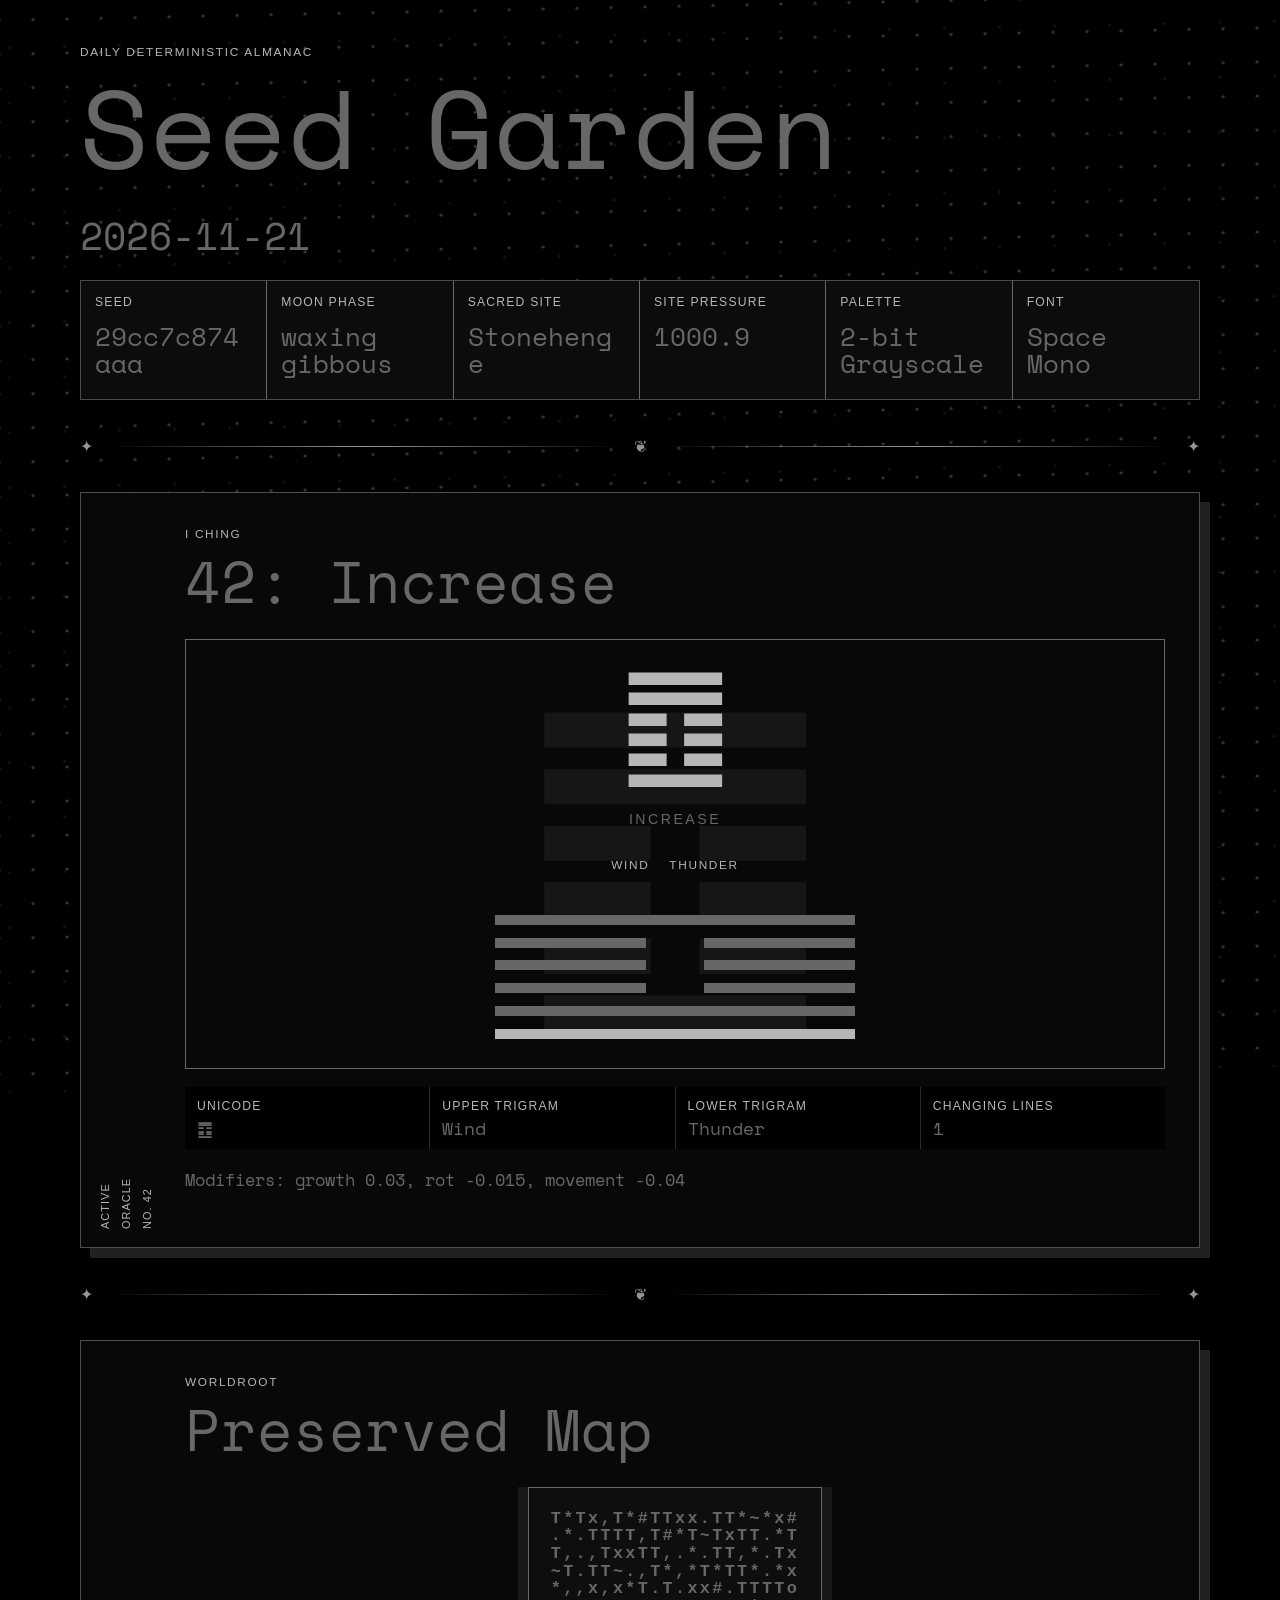
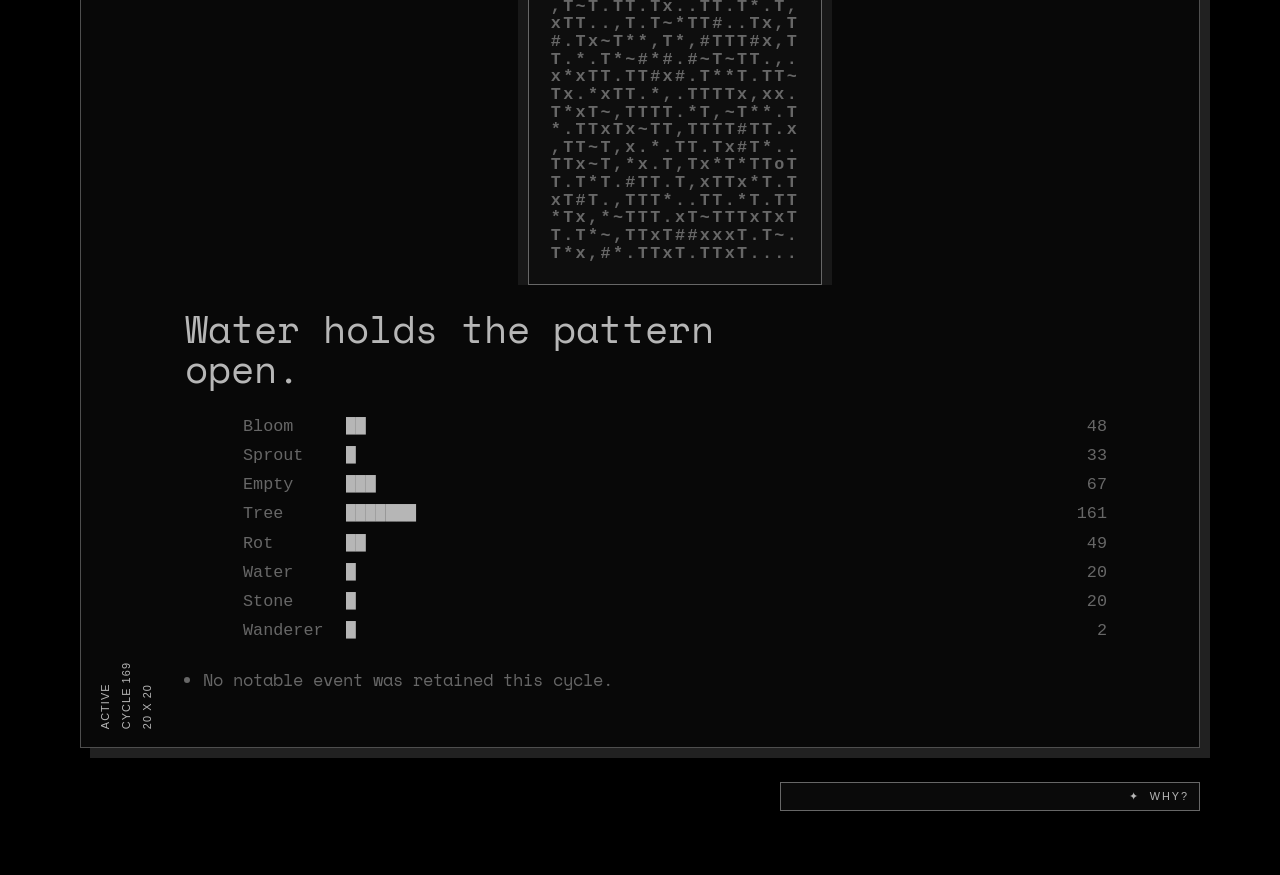
==== output/index.html @ 59cb08ff "bot: generate daily seed garden" ====
<!doctype html>
<html lang="en">
  <head>
    <meta charset="utf-8">
    <meta name="viewport" content="width=device-width, initial-scale=1">
    <title>Seed Garden / 2026-11-21</title>
    <link rel="stylesheet" href="https://fonts.googleapis.com/css2?family=Space+Mono&amp;display=swap">
    <style>
      :root { --background: #000000; --text: #676767; --accent: #b6b6b6; --muted: #676767; --daily-font: "Space Mono", "Courier New", monospace; }
    </style>
    <link rel="stylesheet" href="styles.css">
  </head>
  <body>
    <main class="artifact">

      <header class="artifact-header">
        <p class="kicker">Daily deterministic almanac</p>
        <h1>Seed Garden</h1>
        <p class="date">2026-11-21</p>
      </header>

      <section class="conditions-strip" aria-label="Daily conditions">
        
      <div class="fact">
        <dt><abbr title="Generated from the date, previous Worldroot checksum, moon phase, sacred site, and site pressure.">Seed</abbr></dt>
        <dd>29cc7c874aaa</dd>
      </div>
    
        
      <div class="fact">
        <dt><abbr title="Moon phase is approximated from the date and selects the sacred site. Random previews do not use it.">Moon phase</abbr></dt>
        <dd>waxing gibbous</dd>
      </div>
    
        
      <div class="fact">
        <dt><abbr title="The sacred site is selected from the moon phase and contributes weather to the seed. Random previews do not use it.">Sacred site</abbr></dt>
        <dd>Stonehenge</dd>
      </div>
    
        
      <div class="fact">
        <dt><abbr title="Surface pressure comes from Open-Meteo when available; null is used when unavailable.">Site pressure</abbr></dt>
        <dd>1000.9</dd>
      </div>
    
        
      <div class="fact">
        <dt><abbr title="Palette is selected deterministically from today&#x27;s seed hash.">Palette</abbr></dt>
        <dd>2-bit Grayscale</dd>
      </div>
    
        
      <div class="fact">
        <dt><abbr title="Font is selected deterministically from today&#x27;s seed hash.">Font</abbr></dt>
        <dd>Space Mono</dd>
      </div>
    
      </section>

      <div class="ornament" role="separator" aria-label="Between daily conditions and artifacts"><span>&#10022;</span><i></i><span>&#10086;</span><i></i><span>&#10022;</span></div>
          <section class="section artifact-plate section-iching">
            <div class="metadata-rail">
              <span>active</span>
              <span>Oracle</span>
              <span>No. 42</span>
            </div>
            <div class="section-heading">
              <p class="kicker">I Ching</p>
              <h2><abbr title="The hexagram is generated from today&#x27;s seed and influences Worldroot&#x27;s growth, decay, and movement.">42: Increase</abbr></h2>
            </div>
            <div class="iching-artifact" aria-label="I Ching hexagram diagram">
              <div class="hexagram-ghost" aria-hidden="true">䷩</div>
              <div class="hexagram-symbol">䷩</div>
              <div class="hexagram-title">INCREASE</div>
              <div class="trigrams">
                <span>WIND</span>
                <span>THUNDER</span>
              </div>
              <div class="hex-lines"><div class="hex-row" aria-label="line 6"><span class="hex-line solid"></span></div><div class="hex-row" aria-label="line 5"><span class="hex-line broken"><i></i><i></i></span></div><div class="hex-row" aria-label="line 4"><span class="hex-line broken"><i></i><i></i></span></div><div class="hex-row" aria-label="line 3"><span class="hex-line broken"><i></i><i></i></span></div><div class="hex-row" aria-label="line 2"><span class="hex-line solid"></span></div><div class="hex-row changing" aria-label="line 1"><span class="hex-line solid"></span></div></div>
            </div>
            <dl class="artifact-details">
              <div><dt>Unicode</dt><dd>䷩</dd></div>
              <div><dt>Upper trigram</dt><dd>Wind</dd></div>
              <div><dt>Lower trigram</dt><dd>Thunder</dd></div>
              <div><dt>Changing lines</dt><dd>1</dd></div>
            </dl>
            <p>Modifiers: growth 0.03, rot -0.015, movement -0.04</p>
          </section>
          <div class="ornament" role="separator" aria-label="Before Worldroot"><span>&#10022;</span><i></i><span>&#10086;</span><i></i><span>&#10022;</span></div>
        

          <section class="section artifact-plate section-worldroot">
            <div class="metadata-rail">
              <span>active</span>
              <span>Cycle 169</span>
              <span>20 x 20</span>
            </div>
            <div class="section-heading">
              <p class="kicker">Worldroot</p>
              <h2><abbr title="Worldroot advances one deterministic cycle from the previous state using today&#x27;s seed and I Ching modifiers.">Preserved Map</abbr></h2>
            </div>
            <div class="worldroot-shell">
              <pre class="worldroot" aria-label="Worldroot ASCII map">T*Tx,T*#TTxx.TT*~*x#
.*.TTTT,T#*T~TxTT.*T
T,.,TxxTT,.*.TT,*.Tx
~T.TT~.,T*,*T*TT*.*x
*,,x,x*T.T.xx#.TTTTo
,T~T.TT.Tx..TT.T*.T,
xTT..,T.T~*TT#..Tx,T
#.Tx~T**,T*,#TTT#x,T
T.*.T*~#*#.#~T~TT.,.
x*xTT.TT#x#.T**T.TT~
Tx.*xTT.*,.TTTTx,xx.
T*xT~,TTTT.*T,~T**.T
*.TTxTx~TT,TTTT#TT.x
,TT~T,x.*.TT.Tx#T*..
TTx~T,*x.T,Tx*T*TToT
T.T*T.#TT.T,xTTx*T.T
xT#T.,TTT*..TT.*T.TT
*Tx,*~TTT.xT~TTTxTxT
T.T*~,TTxT##xxxT.T~.
T*x,#*.TTxT.TTxT....</pre>
            </div>
            <p class="caption">Water holds the pattern open.</p>
            <div class="stats-bars" aria-label="Worldroot population stats"><div class="stat-row"><span>Bloom</span><b aria-hidden="true">&#9608;&#9608;</b><em>48</em></div><div class="stat-row"><span>Sprout</span><b aria-hidden="true">&#9608;</b><em>33</em></div><div class="stat-row"><span>Empty</span><b aria-hidden="true">&#9608;&#9608;&#9608;</b><em>67</em></div><div class="stat-row"><span>Tree</span><b aria-hidden="true">&#9608;&#9608;&#9608;&#9608;&#9608;&#9608;&#9608;</b><em>161</em></div><div class="stat-row"><span>Rot</span><b aria-hidden="true">&#9608;&#9608;</b><em>49</em></div><div class="stat-row"><span>Water</span><b aria-hidden="true">&#9608;</b><em>20</em></div><div class="stat-row"><span>Stone</span><b aria-hidden="true">&#9608;</b><em>20</em></div><div class="stat-row"><span>Wanderer</span><b aria-hidden="true">&#9608;</b><em>2</em></div></div>
            <ul class="events"><li>No notable event was retained this cycle.</li></ul>
          </section>
        

      
      <details class="why-panel">
        <summary>WHY?</summary>
        <div class="why-copy">
          <h2>Why?</h2>
<p>Seed Garden started for a very serious reason. I wanted my GitHub contribution graph to stay green. I wanted to do that in an honest way that didn&#x27;t generate litter or junk commits, and I kept thinking about interesting ways to create things from daily automation. I built something simple and then I kept getting more and more ideas for this automation thing and it took on a life of its own. Every day a seed is generated from a collection of deterministic inputs, or semi-deterministic at least. The current date, the previous state of the garden, the phase of the moon, atmospheric conditions at a site chosen by that moon phase (based on arbitrary but somewhat vibey correspondences), and eventually probably a bunch of other strange signals as I choose to incorporate them. The same inputs always produce the same output, there&#x27;s no hidden randomness.</p>
<p>That idea just absolutely fascinates me!</p>
<p>Often we treat random as a thing unto itself but if you trace any random event backwards you find the chain of causes. Roll a die and the outcome will depend on your hand, the air, physics, the table, the die itself, and tensors and tensors of other variables, some that we can&#x27;t even consciously observe or understand maybe! BUT as far as we know if we rewind time back, you&#x27;ll roll the same thing every time given the same inputs. Computers are even more deterministic, but from those deterministic systems we get behavior that feels surprising, alive and meaningful.</p>
<p>That, the thing I just said, is why I think the I Ching is one of the coolest things ever invented by humans.</p>
<p>You can view it as philosophy, divination, poetry or even an ancient computer. It provides a framework for reflection. The value isn&#x27;t in predicting the future (though some will try, and often find the result to be very accurate after they attribute the output to the thing that happened to them). The value is in providing a lens that we can look through to examine the present in a different light, put a pin in that cause I get back to it.</p>
<p>This person has AI psychosis or something, I should go DoorDash Chick-fil-A for breakfast.</p>
<p>WORLDROOT applied the same idea. I love Conway&#x27;s Game of Life. Cellular automata are so simple, and yet they are Turing complete. You can build Linux in Conway&#x27;s Game of Life. I think someone successful did build Conway&#x27;s Game of Life in Conway&#x27;s Game of Life. Worldroot is different, it&#x27;s more complex but at the same time less complex. Every bloom, patch of rot, surviving tree and wanderer is influenced from what came before. Like history, the current state is constrained by the states that preceded it. Behavior emerges from simple rules and from that, we can gain meaning. Or just look at some cool ASCII art!</p>
<p>Chaos magick, a scary sounding concept that is dear to my heart, is influential to this project as well. Perhaps not in the way people expect. Chaos magick treats belief systems as tools that can be adapted, discarded, and recombined. It was a chaos magician in New Jersey that taught me the I Ching, and gave me a femur bone and some coins to divine the infinite. Robert Anton Wilson describes this belief-shifting lens thing (remember that pin you put in &#x27;it&#x27;? This is the &#x27;it&#x27;) as &quot;changing reality tunnels&quot;. The same event can be viewed through many lenses, each revealing different aspects of the thing being observed.</p>
<p>So that&#x27;s the pipeline. GitHub Actions -&gt; Python Generator -&gt; garden.json -&gt; Site Generator -&gt; Random that isn&#x27;t random -&gt; Determinism -&gt; Lens for you to examine your reality with.</p>
<p>If you take anything from this, it&#x27;s that you can and should make something weird yourself. You can take the source of this and make your own. Change the words, change the colors, fiddle with it. It&#x27;s GPLv3 so it&#x27;s yours! For the love of god make your website more interesting, that&#x27;s all I ask.</p>
        </div>
      </details>
    
    
    </main>
  </body>
</html>
---- output/styles.css ----
* {
  box-sizing: border-box;
}

body {
  margin: 0;
  background: var(--background);
  color: var(--text);
  font-family: var(--daily-font);
}

body::before {
  content: "";
  position: fixed;
  inset: -20%;
  z-index: -1;
  background-image:
    radial-gradient(circle, color-mix(in srgb, var(--accent) 34%, transparent) 0 1.15px, transparent 1.9px),
    radial-gradient(circle, color-mix(in srgb, var(--text) 24%, transparent) 0 1px, transparent 1.8px);
  background-position: 0 0, 18px 22px;
  background-size: 34px 34px, 55px 55px;
  opacity: 0.9;
  transform: skewY(-1.2deg);
  animation: dot-drift 90s linear infinite;
  pointer-events: none;
}

@keyframes dot-drift {
  from {
    background-position: 0 0, 18px 22px;
    transform: translate3d(0, 0, 0) skewY(-1.2deg);
  }

  to {
    background-position: 220px 140px, 310px 190px;
    transform: translate3d(-22px, 16px, 0) skewY(1.2deg);
  }
}

.artifact {
  width: min(1120px, calc(100% - 32px));
  margin: 0 auto;
  padding: 28px 0 64px;
}

.artifact-header {
  min-height: 28vh;
  display: grid;
  align-content: center;
}

.kicker {
  margin: 0 0 12px;
  color: var(--accent);
  font-family: Arial, sans-serif;
  font-size: 0.74rem;
  letter-spacing: 0.14em;
  text-transform: uppercase;
}

h1,
h2 {
  margin: 0;
  font-weight: 400;
  line-height: 1;
  font-family: var(--daily-font);
  white-space: nowrap;
}

h1 {
  font-size: clamp(3rem, 10vw, 7rem);
}

h2 {
  font-size: clamp(2rem, 4.5vw, 4.2rem);
}

.date {
  margin: 24px 0 0;
  font-size: clamp(1.3rem, 3vw, 2.4rem);
}

.why-panel {
  margin: 34px 0 0 auto;
  width: min(420px, 100%);
  border: 1px solid color-mix(in srgb, var(--accent) 54%, transparent);
  background: color-mix(in srgb, var(--background) 90%, var(--text));
  font-family: Arial, sans-serif;
}

.why-panel summary {
  display: block;
  padding: 7px 10px;
  color: var(--accent);
  font-family: Arial, sans-serif;
  font-size: 0.68rem;
  letter-spacing: 0.18em;
  text-align: right;
  text-transform: uppercase;
  cursor: pointer;
}

.why-panel summary::-webkit-details-marker {
  display: none;
}

.why-panel summary::before {
  content: "✦";
  margin-right: 10px;
}

.why-panel[open] summary {
  border-bottom: 1px solid color-mix(in srgb, var(--accent) 42%, transparent);
}

.why-copy {
  max-height: min(46vh, 420px);
  overflow: auto;
  padding: 10px 12px 12px;
  font-family: Arial, sans-serif;
  font-size: 0.78rem;
  line-height: 1.45;
}

.why-copy h2 {
  margin: 0 0 10px;
  white-space: normal;
  font-family: Arial, sans-serif;
  font-size: 0.92rem;
  letter-spacing: 0.08em;
  text-transform: uppercase;
}

.why-copy p {
  margin: 0 0 0.75rem;
}

.conditions-strip {
  display: grid;
  grid-template-columns: repeat(6, minmax(0, 1fr));
  border: 1px solid color-mix(in srgb, var(--text) 70%, transparent);
  background: color-mix(in srgb, var(--background) 88%, var(--text));
}

.fact {
  min-height: 118px;
  padding: 14px;
  border-right: 1px solid var(--text);
}

.fact:last-child {
  border-right: 0;
}

dt {
  color: var(--accent);
  font-family: Arial, sans-serif;
  font-size: 0.76rem;
  letter-spacing: 0.1em;
  text-transform: uppercase;
}

.fact abbr,
h2 abbr {
  text-decoration: none;
  cursor: help;
}

dd {
  margin: 14px 0 0;
  overflow-wrap: anywhere;
  font-size: clamp(1.15rem, 2vw, 1.9rem);
  line-height: 1.05;
}

.section {
  margin: 0 0 32px;
}

.artifact-plate {
  position: relative;
  padding: 34px 34px 38px 104px;
  border: 1px solid color-mix(in srgb, var(--text) 74%, transparent);
  background: color-mix(in srgb, var(--background) 92%, var(--text));
  box-shadow: 10px 10px 0 color-mix(in srgb, var(--accent) 18%, transparent);
}

.metadata-rail {
  position: absolute;
  inset: 18px auto 18px 18px;
  width: 54px;
  display: flex;
  flex-direction: column;
  justify-content: space-between;
  color: var(--accent);
  font-family: Arial, sans-serif;
  font-size: 0.68rem;
  letter-spacing: 0.1em;
  text-transform: uppercase;
  writing-mode: vertical-rl;
  transform: rotate(180deg);
}

.section-heading {
  margin-bottom: 28px;
}

.giant-mark {
  margin: 0 0 24px;
  color: var(--accent);
  font-size: clamp(3rem, 11vw, 8rem);
  line-height: 0.95;
  overflow-wrap: anywhere;
}

.oracle-mark {
  margin: 0 0 24px;
  color: var(--accent);
  font-family: Georgia, "Times New Roman", serif;
  font-size: clamp(1.8rem, 4vw, 3.6rem);
  line-height: 1;
}

.iching-artifact {
  position: relative;
  display: grid;
  justify-items: center;
  gap: 14px;
  min-height: 430px;
  padding: 26px 20px;
  overflow: hidden;
  border: 1px solid color-mix(in srgb, var(--accent) 54%, transparent);
}

.hexagram-ghost {
  position: absolute;
  inset: 50% auto auto 50%;
  color: var(--accent);
  font-family: "Times New Roman", serif;
  font-size: clamp(13rem, 28vw, 23rem);
  line-height: 1;
  opacity: 0.08;
  transform: translate(-50%, -50%);
}

.hexagram-symbol {
  position: relative;
  color: var(--accent);
  font-family: "Times New Roman", serif;
  font-size: clamp(4rem, 10vw, 8rem);
  line-height: 0.9;
}

.hexagram-title {
  position: relative;
  font-family: Arial, sans-serif;
  font-size: 0.88rem;
  letter-spacing: 0.18em;
}

.trigrams {
  position: relative;
  display: flex;
  gap: 20px;
  color: var(--accent);
  font-family: Arial, sans-serif;
  font-size: 0.74rem;
  letter-spacing: 0.14em;
}

.hex-lines {
  position: relative;
  display: grid;
  gap: 10px;
  width: min(360px, 82vw);
  margin-top: 12px;
}

.hex-row {
  display: flex;
  justify-content: center;
}

.hex-line {
  display: block;
  width: 100%;
  height: 10px;
  background: var(--text);
}

.hex-line.broken {
  display: flex;
  justify-content: space-between;
  background: transparent;
}

.hex-line.broken i {
  display: block;
  width: 42%;
  background: var(--text);
}

.hex-row.changing .hex-line,
.hex-row.changing .hex-line i {
  background: var(--accent);
}

.artifact-details {
  display: grid;
  grid-template-columns: repeat(4, minmax(0, 1fr));
  gap: 1px;
  margin: 18px 0;
  background: color-mix(in srgb, var(--text) 38%, transparent);
}

.artifact-details div {
  padding: 12px;
  background: var(--background);
}

.artifact-details dt,
.artifact-details dd {
  margin: 0;
}

.artifact-details dd {
  margin-top: 6px;
  font-size: 1.1rem;
}

.worldroot-shell {
  display: flex;
  justify-content: center;
  width: 100%;
  overflow-x: auto;
}

.worldroot {
  width: max-content;
  max-width: 100%;
  margin: 0;
  padding: 22px;
  overflow-x: auto;
  border: 1px solid var(--text);
  outline: 10px solid color-mix(in srgb, var(--accent) 9%, transparent);
  background: color-mix(in srgb, var(--background) 86%, var(--text));
  color: var(--text);
  font: 700 clamp(0.78rem, 1.45vw, 1.05rem) / 1.05 "Courier New", monospace;
  letter-spacing: 0.14em;
  text-align: left;
}

.caption {
  max-width: 34rem;
  margin: 24px 0;
  color: var(--accent);
  font-size: clamp(1.35rem, 3vw, 2.55rem);
  line-height: 1.05;
}

.stats-bars,
.events,
.section p:not(.kicker):not(.giant-mark):not(.caption) {
  max-width: 54rem;
  font-size: 1.05rem;
  line-height: 1.5;
}

.stats-bars {
  display: grid;
  gap: 4px;
  margin: 24px auto;
  font-family: "Courier New", monospace;
}

.stat-row {
  display: grid;
  grid-template-columns: 9ch 1fr 5ch;
  gap: 12px;
  align-items: baseline;
}

.stat-row b {
  color: var(--accent);
  font-weight: 400;
  overflow: hidden;
  white-space: nowrap;
}

.stat-row em {
  font-style: normal;
  text-align: right;
}

.events {
  padding-left: 1.1rem;
}

.ornament {
  display: grid;
  grid-template-columns: auto 1fr auto 1fr auto;
  gap: 14px;
  align-items: center;
  margin: 34px 0;
  color: var(--accent);
  opacity: 0.82;
}

.ornament i {
  height: 1px;
  background:
    linear-gradient(90deg, transparent, var(--accent), transparent);
}

.incomplete {
  color: color-mix(in srgb, var(--text) 72%, var(--muted));
}

@media (max-width: 760px) {
  .artifact {
    width: min(100% - 24px, 1120px);
    padding-top: 32px;
  }

  .artifact-header {
    min-height: 44vh;
  }

  .conditions-strip {
    grid-template-columns: 1fr;
  }

  h1,
  h2 {
    white-space: normal;
  }

  .artifact-plate {
    padding: 26px 18px;
    box-shadow: 6px 6px 0 color-mix(in srgb, var(--accent) 18%, transparent);
  }

  .metadata-rail {
    position: static;
    width: auto;
    flex-direction: row;
    writing-mode: horizontal-tb;
    transform: none;
    margin-bottom: 16px;
  }

  .artifact-details {
    grid-template-columns: 1fr 1fr;
  }

  .fact {
    min-height: 0;
    border-right: 0;
    border-bottom: 1px solid var(--text);
  }

  .fact:last-child {
    border-bottom: 0;
  }

  .worldroot {
    letter-spacing: 0.08em;
  }
}

@media (prefers-reduced-motion: reduce) {
  body::before {
    animation: none;
  }
}
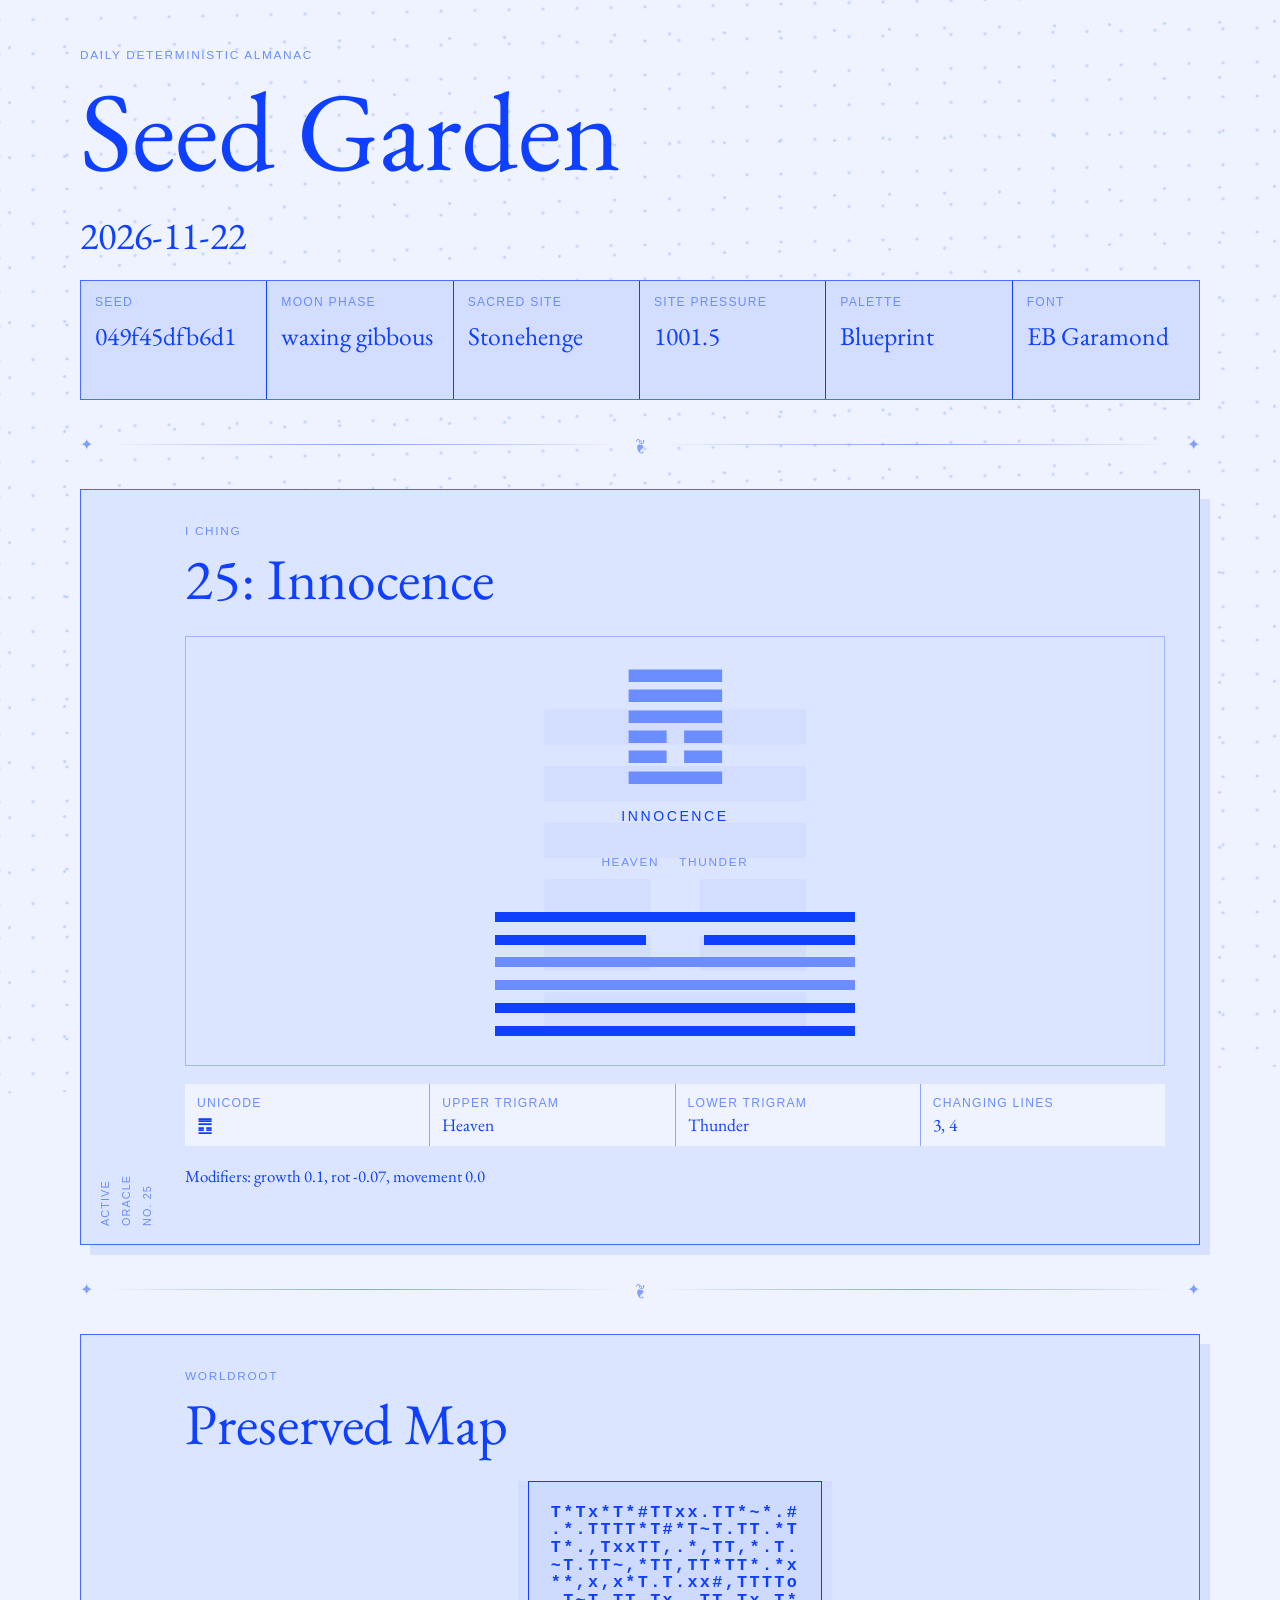
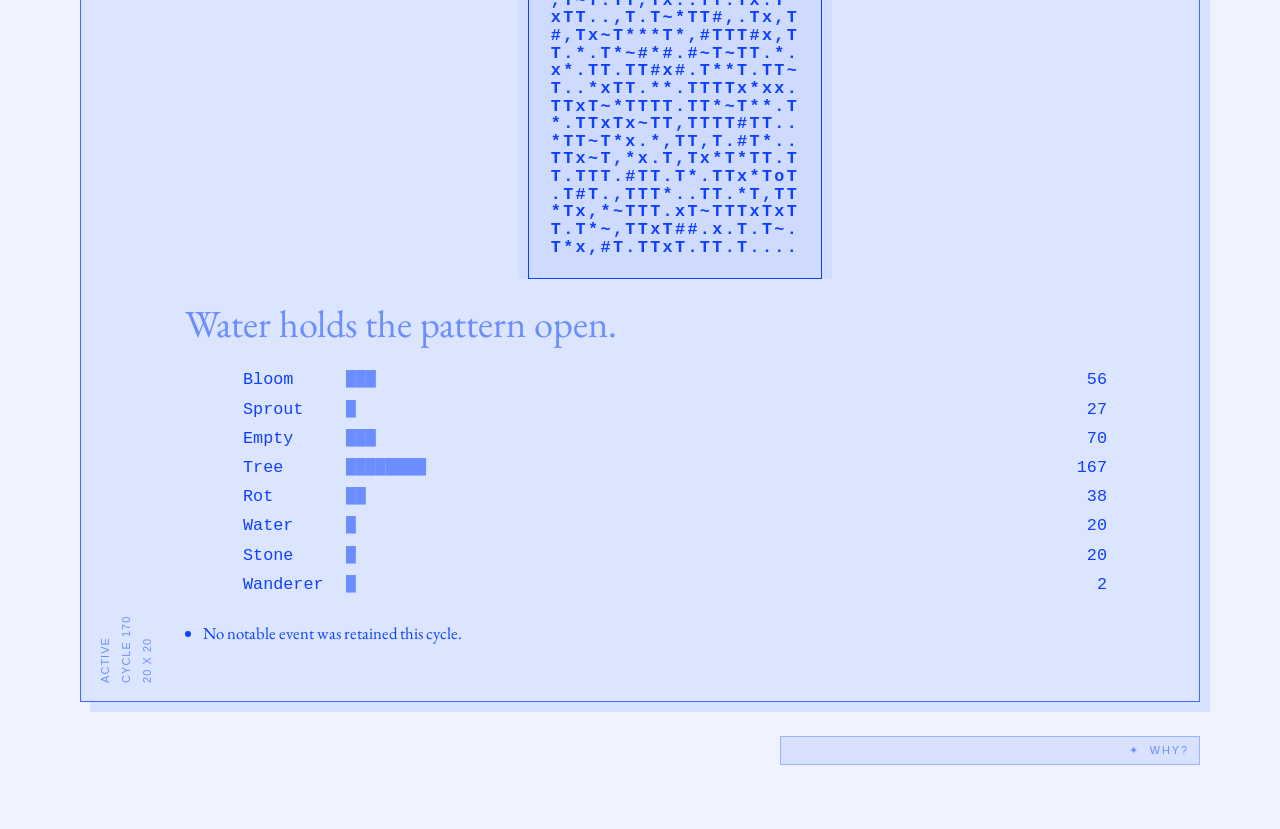
==== commit e1a3d169: "bot: generate daily seed garden" ====
--- a/output/index.html
+++ b/output/index.html
@@ -3,10 +3,10 @@
   <head>
     <meta charset="utf-8">
     <meta name="viewport" content="width=device-width, initial-scale=1">
-    <title>Seed Garden / 2026-11-21</title>
-    <link rel="stylesheet" href="https://fonts.googleapis.com/css2?family=Space+Mono&amp;display=swap">
+    <title>Seed Garden / 2026-11-22</title>
+    <link rel="stylesheet" href="https://fonts.googleapis.com/css2?family=EB+Garamond&amp;display=swap">
     <style>
-      :root { --background: #000000; --text: #676767; --accent: #b6b6b6; --muted: #676767; --daily-font: "Space Mono", "Courier New", monospace; }
+      :root { --background: #eef3ff; --text: #0f3fff; --accent: #6b8dff; --muted: #8fa7d8; --daily-font: "EB Garamond", Georgia, "Times New Roman", serif; }
     </style>
     <link rel="stylesheet" href="styles.css">
   </head>
@@ -16,14 +16,14 @@
       <header class="artifact-header">
         <p class="kicker">Daily deterministic almanac</p>
         <h1>Seed Garden</h1>
-        <p class="date">2026-11-21</p>
+        <p class="date">2026-11-22</p>
       </header>
 
       <section class="conditions-strip" aria-label="Daily conditions">
         
       <div class="fact">
         <dt><abbr title="Generated from the date, previous Worldroot checksum, moon phase, sacred site, and site pressure.">Seed</abbr></dt>
-        <dd>29cc7c874aaa</dd>
+        <dd>049f45dfb6d1</dd>
       </div>
     
         
@@ -41,19 +41,19 @@
         
       <div class="fact">
         <dt><abbr title="Surface pressure comes from Open-Meteo when available; null is used when unavailable.">Site pressure</abbr></dt>
-        <dd>1000.9</dd>
+        <dd>1001.5</dd>
       </div>
     
         
       <div class="fact">
         <dt><abbr title="Palette is selected deterministically from today&#x27;s seed hash.">Palette</abbr></dt>
-        <dd>2-bit Grayscale</dd>
+        <dd>Blueprint</dd>
       </div>
     
         
       <div class="fact">
         <dt><abbr title="Font is selected deterministically from today&#x27;s seed hash.">Font</abbr></dt>
-        <dd>Space Mono</dd>
+        <dd>EB Garamond</dd>
       </div>
     
       </section>
@@ -63,29 +63,29 @@
             <div class="metadata-rail">
               <span>active</span>
               <span>Oracle</span>
-              <span>No. 42</span>
+              <span>No. 25</span>
             </div>
             <div class="section-heading">
               <p class="kicker">I Ching</p>
-              <h2><abbr title="The hexagram is generated from today&#x27;s seed and influences Worldroot&#x27;s growth, decay, and movement.">42: Increase</abbr></h2>
+              <h2><abbr title="The hexagram is generated from today&#x27;s seed and influences Worldroot&#x27;s growth, decay, and movement.">25: Innocence</abbr></h2>
             </div>
             <div class="iching-artifact" aria-label="I Ching hexagram diagram">
-              <div class="hexagram-ghost" aria-hidden="true">䷩</div>
-              <div class="hexagram-symbol">䷩</div>
-              <div class="hexagram-title">INCREASE</div>
+              <div class="hexagram-ghost" aria-hidden="true">䷘</div>
+              <div class="hexagram-symbol">䷘</div>
+              <div class="hexagram-title">INNOCENCE</div>
               <div class="trigrams">
-                <span>WIND</span>
+                <span>HEAVEN</span>
                 <span>THUNDER</span>
               </div>
-              <div class="hex-lines"><div class="hex-row" aria-label="line 6"><span class="hex-line solid"></span></div><div class="hex-row" aria-label="line 5"><span class="hex-line broken"><i></i><i></i></span></div><div class="hex-row" aria-label="line 4"><span class="hex-line broken"><i></i><i></i></span></div><div class="hex-row" aria-label="line 3"><span class="hex-line broken"><i></i><i></i></span></div><div class="hex-row" aria-label="line 2"><span class="hex-line solid"></span></div><div class="hex-row changing" aria-label="line 1"><span class="hex-line solid"></span></div></div>
+              <div class="hex-lines"><div class="hex-row" aria-label="line 6"><span class="hex-line solid"></span></div><div class="hex-row" aria-label="line 5"><span class="hex-line broken"><i></i><i></i></span></div><div class="hex-row changing" aria-label="line 4"><span class="hex-line broken"><i></i><i></i></span></div><div class="hex-row changing" aria-label="line 3"><span class="hex-line solid"></span></div><div class="hex-row" aria-label="line 2"><span class="hex-line solid"></span></div><div class="hex-row" aria-label="line 1"><span class="hex-line solid"></span></div></div>
             </div>
             <dl class="artifact-details">
-              <div><dt>Unicode</dt><dd>䷩</dd></div>
-              <div><dt>Upper trigram</dt><dd>Wind</dd></div>
+              <div><dt>Unicode</dt><dd>䷘</dd></div>
+              <div><dt>Upper trigram</dt><dd>Heaven</dd></div>
               <div><dt>Lower trigram</dt><dd>Thunder</dd></div>
-              <div><dt>Changing lines</dt><dd>1</dd></div>
+              <div><dt>Changing lines</dt><dd>3, 4</dd></div>
             </dl>
-            <p>Modifiers: growth 0.03, rot -0.015, movement -0.04</p>
+            <p>Modifiers: growth 0.1, rot -0.07, movement 0.0</p>
           </section>
           <div class="ornament" role="separator" aria-label="Before Worldroot"><span>&#10022;</span><i></i><span>&#10086;</span><i></i><span>&#10022;</span></div>
         
@@ -93,7 +93,7 @@
           <section class="section artifact-plate section-worldroot">
             <div class="metadata-rail">
               <span>active</span>
-              <span>Cycle 169</span>
+              <span>Cycle 170</span>
               <span>20 x 20</span>
             </div>
             <div class="section-heading">
@@ -101,29 +101,29 @@
               <h2><abbr title="Worldroot advances one deterministic cycle from the previous state using today&#x27;s seed and I Ching modifiers.">Preserved Map</abbr></h2>
             </div>
             <div class="worldroot-shell">
-              <pre class="worldroot" aria-label="Worldroot ASCII map">T*Tx,T*#TTxx.TT*~*x#
-.*.TTTT,T#*T~TxTT.*T
-T,.,TxxTT,.*.TT,*.Tx
-~T.TT~.,T*,*T*TT*.*x
-*,,x,x*T.T.xx#.TTTTo
-,T~T.TT.Tx..TT.T*.T,
-xTT..,T.T~*TT#..Tx,T
-#.Tx~T**,T*,#TTT#x,T
-T.*.T*~#*#.#~T~TT.,.
-x*xTT.TT#x#.T**T.TT~
-Tx.*xTT.*,.TTTTx,xx.
-T*xT~,TTTT.*T,~T**.T
-*.TTxTx~TT,TTTT#TT.x
-,TT~T,x.*.TT.Tx#T*..
-TTx~T,*x.T,Tx*T*TToT
-T.T*T.#TT.T,xTTx*T.T
-xT#T.,TTT*..TT.*T.TT
+              <pre class="worldroot" aria-label="Worldroot ASCII map">T*Tx*T*#TTxx.TT*~*.#
+.*.TTTT*T#*T~T.TT.*T
+T*.,TxxTT,.*,TT,*.T.
+~T.TT~,*TT,TT*TT*.*x
+**,x,x*T.T.xx#,TTTTo
+,T~T.TT,Tx..TT.Tx.T*
+xTT..,T.T~*TT#,.Tx,T
+#,Tx~T***T*,#TTT#x,T
+T.*.T*~#*#.#~T~TT.*.
+x*.TT.TT#x#.T**T.TT~
+T..*xTT.**.TTTTx*xx.
+TTxT~*TTTT.TT*~T**.T
+*.TTxTx~TT,TTTT#TT..
+*TT~T*x.*,TT,T.#T*..
+TTx~T,*x.T,Tx*T*TT.T
+T.TTT.#TT.T*.TTx*ToT
+.T#T.,TTT*..TT.*T,TT
 *Tx,*~TTT.xT~TTTxTxT
-T.T*~,TTxT##xxxT.T~.
-T*x,#*.TTxT.TTxT....</pre>
+T.T*~,TTxT##.x.T.T~.
+T*x,#T.TTxT.TT.T....</pre>
             </div>
             <p class="caption">Water holds the pattern open.</p>
-            <div class="stats-bars" aria-label="Worldroot population stats"><div class="stat-row"><span>Bloom</span><b aria-hidden="true">&#9608;&#9608;</b><em>48</em></div><div class="stat-row"><span>Sprout</span><b aria-hidden="true">&#9608;</b><em>33</em></div><div class="stat-row"><span>Empty</span><b aria-hidden="true">&#9608;&#9608;&#9608;</b><em>67</em></div><div class="stat-row"><span>Tree</span><b aria-hidden="true">&#9608;&#9608;&#9608;&#9608;&#9608;&#9608;&#9608;</b><em>161</em></div><div class="stat-row"><span>Rot</span><b aria-hidden="true">&#9608;&#9608;</b><em>49</em></div><div class="stat-row"><span>Water</span><b aria-hidden="true">&#9608;</b><em>20</em></div><div class="stat-row"><span>Stone</span><b aria-hidden="true">&#9608;</b><em>20</em></div><div class="stat-row"><span>Wanderer</span><b aria-hidden="true">&#9608;</b><em>2</em></div></div>
+            <div class="stats-bars" aria-label="Worldroot population stats"><div class="stat-row"><span>Bloom</span><b aria-hidden="true">&#9608;&#9608;&#9608;</b><em>56</em></div><div class="stat-row"><span>Sprout</span><b aria-hidden="true">&#9608;</b><em>27</em></div><div class="stat-row"><span>Empty</span><b aria-hidden="true">&#9608;&#9608;&#9608;</b><em>70</em></div><div class="stat-row"><span>Tree</span><b aria-hidden="true">&#9608;&#9608;&#9608;&#9608;&#9608;&#9608;&#9608;&#9608;</b><em>167</em></div><div class="stat-row"><span>Rot</span><b aria-hidden="true">&#9608;&#9608;</b><em>38</em></div><div class="stat-row"><span>Water</span><b aria-hidden="true">&#9608;</b><em>20</em></div><div class="stat-row"><span>Stone</span><b aria-hidden="true">&#9608;</b><em>20</em></div><div class="stat-row"><span>Wanderer</span><b aria-hidden="true">&#9608;</b><em>2</em></div></div>
             <ul class="events"><li>No notable event was retained this cycle.</li></ul>
           </section>
         
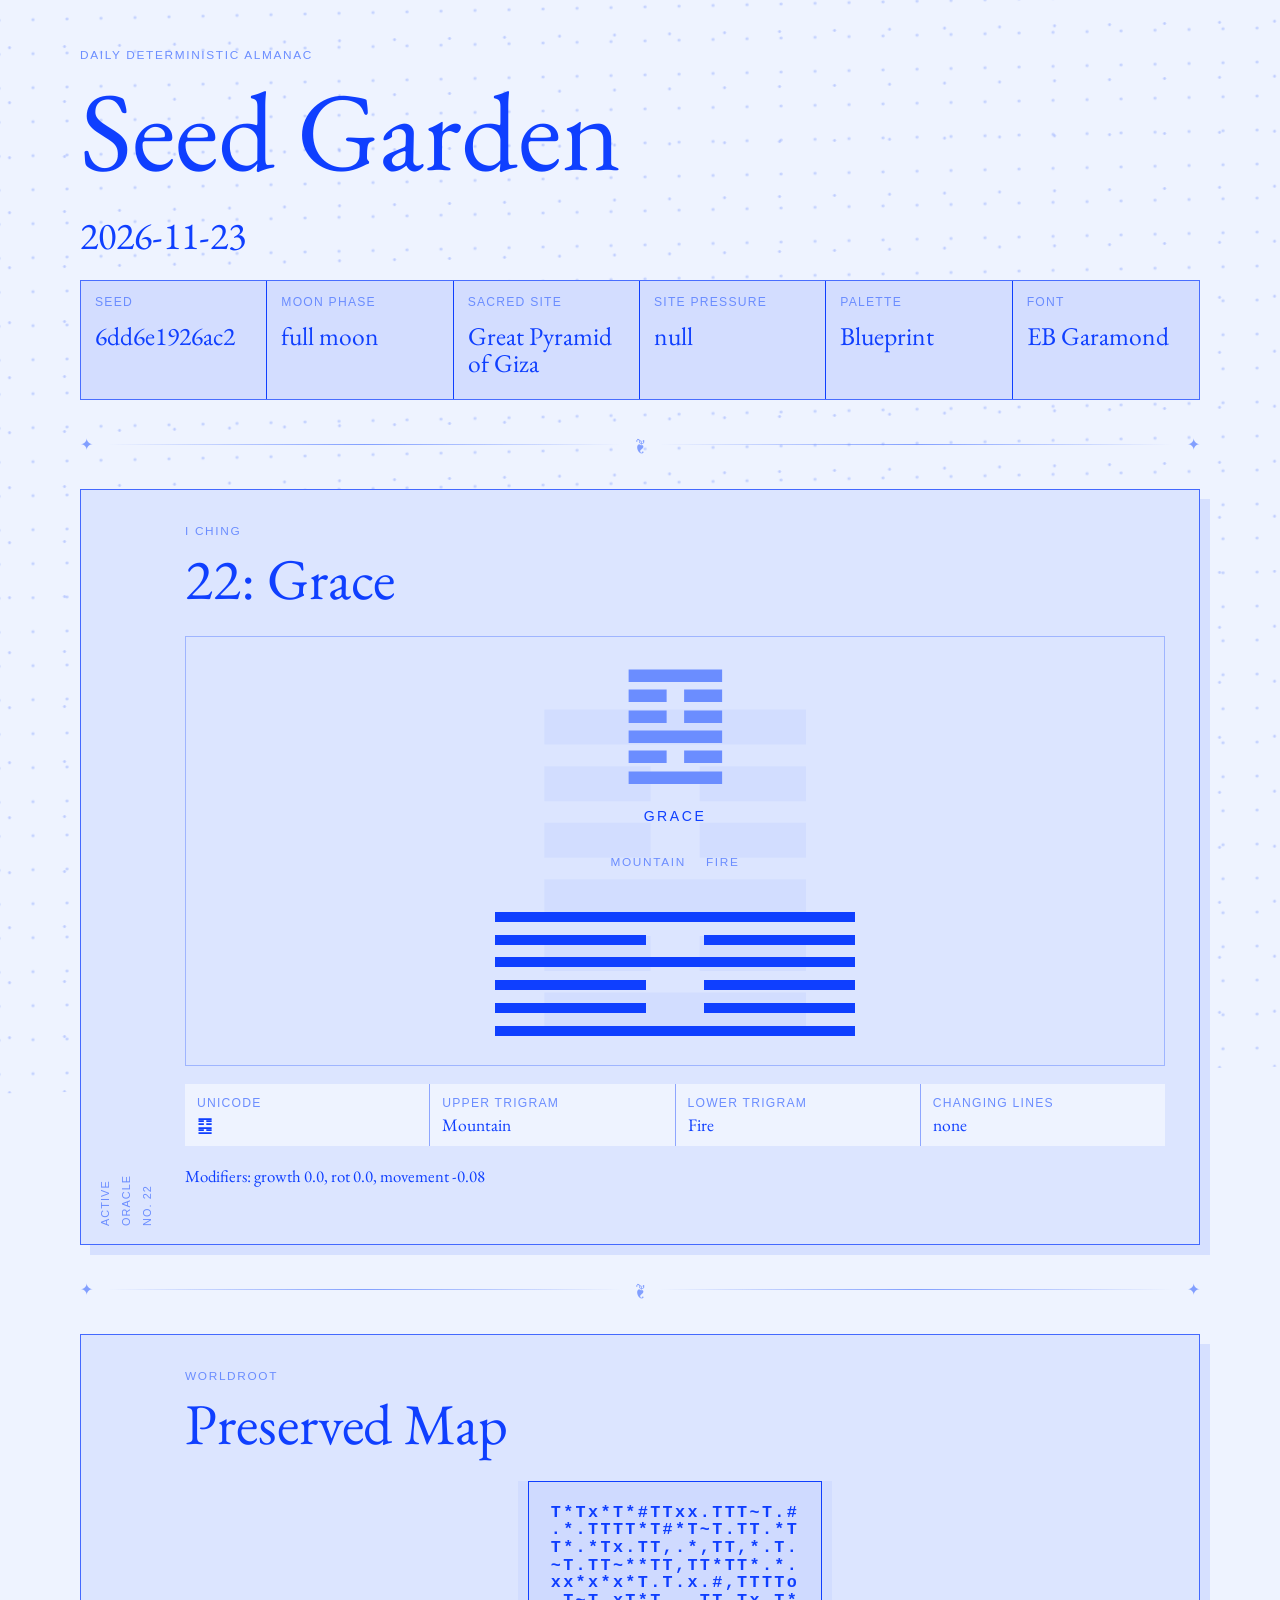
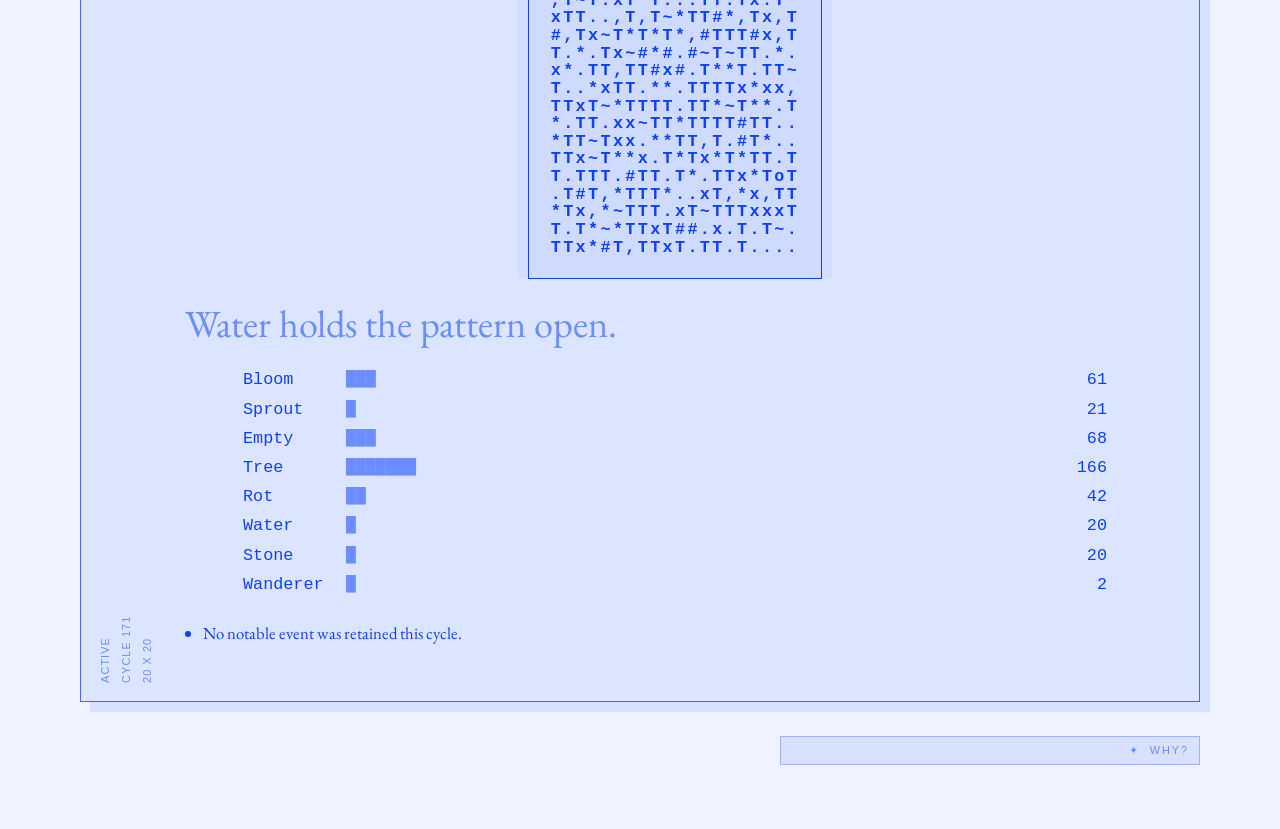
==== commit 808d358b: "bot: generate daily seed garden" ====
--- a/output/index.html
+++ b/output/index.html
@@ -3,7 +3,7 @@
   <head>
     <meta charset="utf-8">
     <meta name="viewport" content="width=device-width, initial-scale=1">
-    <title>Seed Garden / 2026-11-22</title>
+    <title>Seed Garden / 2026-11-23</title>
     <link rel="stylesheet" href="https://fonts.googleapis.com/css2?family=EB+Garamond&amp;display=swap">
     <style>
       :root { --background: #eef3ff; --text: #0f3fff; --accent: #6b8dff; --muted: #8fa7d8; --daily-font: "EB Garamond", Georgia, "Times New Roman", serif; }
@@ -16,32 +16,32 @@
       <header class="artifact-header">
         <p class="kicker">Daily deterministic almanac</p>
         <h1>Seed Garden</h1>
-        <p class="date">2026-11-22</p>
+        <p class="date">2026-11-23</p>
       </header>
 
       <section class="conditions-strip" aria-label="Daily conditions">
         
       <div class="fact">
         <dt><abbr title="Generated from the date, previous Worldroot checksum, moon phase, sacred site, and site pressure.">Seed</abbr></dt>
-        <dd>049f45dfb6d1</dd>
+        <dd>6dd6e1926ac2</dd>
       </div>
     
         
       <div class="fact">
         <dt><abbr title="Moon phase is approximated from the date and selects the sacred site. Random previews do not use it.">Moon phase</abbr></dt>
-        <dd>waxing gibbous</dd>
+        <dd>full moon</dd>
       </div>
     
         
       <div class="fact">
         <dt><abbr title="The sacred site is selected from the moon phase and contributes weather to the seed. Random previews do not use it.">Sacred site</abbr></dt>
-        <dd>Stonehenge</dd>
+        <dd>Great Pyramid of Giza</dd>
       </div>
     
         
       <div class="fact">
         <dt><abbr title="Surface pressure comes from Open-Meteo when available; null is used when unavailable.">Site pressure</abbr></dt>
-        <dd>1001.5</dd>
+        <dd>null</dd>
       </div>
     
         
@@ -63,29 +63,29 @@
             <div class="metadata-rail">
               <span>active</span>
               <span>Oracle</span>
-              <span>No. 25</span>
+              <span>No. 22</span>
             </div>
             <div class="section-heading">
               <p class="kicker">I Ching</p>
-              <h2><abbr title="The hexagram is generated from today&#x27;s seed and influences Worldroot&#x27;s growth, decay, and movement.">25: Innocence</abbr></h2>
+              <h2><abbr title="The hexagram is generated from today&#x27;s seed and influences Worldroot&#x27;s growth, decay, and movement.">22: Grace</abbr></h2>
             </div>
             <div class="iching-artifact" aria-label="I Ching hexagram diagram">
-              <div class="hexagram-ghost" aria-hidden="true">䷘</div>
-              <div class="hexagram-symbol">䷘</div>
-              <div class="hexagram-title">INNOCENCE</div>
+              <div class="hexagram-ghost" aria-hidden="true">䷕</div>
+              <div class="hexagram-symbol">䷕</div>
+              <div class="hexagram-title">GRACE</div>
               <div class="trigrams">
-                <span>HEAVEN</span>
-                <span>THUNDER</span>
+                <span>MOUNTAIN</span>
+                <span>FIRE</span>
               </div>
-              <div class="hex-lines"><div class="hex-row" aria-label="line 6"><span class="hex-line solid"></span></div><div class="hex-row" aria-label="line 5"><span class="hex-line broken"><i></i><i></i></span></div><div class="hex-row changing" aria-label="line 4"><span class="hex-line broken"><i></i><i></i></span></div><div class="hex-row changing" aria-label="line 3"><span class="hex-line solid"></span></div><div class="hex-row" aria-label="line 2"><span class="hex-line solid"></span></div><div class="hex-row" aria-label="line 1"><span class="hex-line solid"></span></div></div>
+              <div class="hex-lines"><div class="hex-row" aria-label="line 6"><span class="hex-line solid"></span></div><div class="hex-row" aria-label="line 5"><span class="hex-line broken"><i></i><i></i></span></div><div class="hex-row" aria-label="line 4"><span class="hex-line solid"></span></div><div class="hex-row" aria-label="line 3"><span class="hex-line broken"><i></i><i></i></span></div><div class="hex-row" aria-label="line 2"><span class="hex-line broken"><i></i><i></i></span></div><div class="hex-row" aria-label="line 1"><span class="hex-line solid"></span></div></div>
             </div>
             <dl class="artifact-details">
-              <div><dt>Unicode</dt><dd>䷘</dd></div>
-              <div><dt>Upper trigram</dt><dd>Heaven</dd></div>
-              <div><dt>Lower trigram</dt><dd>Thunder</dd></div>
-              <div><dt>Changing lines</dt><dd>3, 4</dd></div>
+              <div><dt>Unicode</dt><dd>䷕</dd></div>
+              <div><dt>Upper trigram</dt><dd>Mountain</dd></div>
+              <div><dt>Lower trigram</dt><dd>Fire</dd></div>
+              <div><dt>Changing lines</dt><dd>none</dd></div>
             </dl>
-            <p>Modifiers: growth 0.1, rot -0.07, movement 0.0</p>
+            <p>Modifiers: growth 0.0, rot 0.0, movement -0.08</p>
           </section>
           <div class="ornament" role="separator" aria-label="Before Worldroot"><span>&#10022;</span><i></i><span>&#10086;</span><i></i><span>&#10022;</span></div>
         
@@ -93,7 +93,7 @@
           <section class="section artifact-plate section-worldroot">
             <div class="metadata-rail">
               <span>active</span>
-              <span>Cycle 170</span>
+              <span>Cycle 171</span>
               <span>20 x 20</span>
             </div>
             <div class="section-heading">
@@ -101,29 +101,29 @@
               <h2><abbr title="Worldroot advances one deterministic cycle from the previous state using today&#x27;s seed and I Ching modifiers.">Preserved Map</abbr></h2>
             </div>
             <div class="worldroot-shell">
-              <pre class="worldroot" aria-label="Worldroot ASCII map">T*Tx*T*#TTxx.TT*~*.#
+              <pre class="worldroot" aria-label="Worldroot ASCII map">T*Tx*T*#TTxx.TTT~T.#
 .*.TTTT*T#*T~T.TT.*T
-T*.,TxxTT,.*,TT,*.T.
-~T.TT~,*TT,TT*TT*.*x
-**,x,x*T.T.xx#,TTTTo
-,T~T.TT,Tx..TT.Tx.T*
-xTT..,T.T~*TT#,.Tx,T
-#,Tx~T***T*,#TTT#x,T
-T.*.T*~#*#.#~T~TT.*.
-x*.TT.TT#x#.T**T.TT~
-T..*xTT.**.TTTTx*xx.
+T*.*Tx.TT,.*,TT,*.T.
+~T.TT~**TT,TT*TT*.*.
+xx*x*x*T.T.x.#,TTTTo
+,T~T.xT*T...TT.Tx.T*
+xTT..,T,T~*TT#*,Tx,T
+#,Tx~T*T*T*,#TTT#x,T
+T.*.Tx~#*#.#~T~TT.*.
+x*.TT,TT#x#.T**T.TT~
+T..*xTT.**.TTTTx*xx,
 TTxT~*TTTT.TT*~T**.T
-*.TTxTx~TT,TTTT#TT..
-*TT~T*x.*,TT,T.#T*..
-TTx~T,*x.T,Tx*T*TT.T
+*.TT.xx~TT*TTTT#TT..
+*TT~Txx.**TT,T.#T*..
+TTx~T**x.T*Tx*T*TT.T
 T.TTT.#TT.T*.TTx*ToT
-.T#T.,TTT*..TT.*T,TT
-*Tx,*~TTT.xT~TTTxTxT
-T.T*~,TTxT##.x.T.T~.
-T*x,#T.TTxT.TT.T....</pre>
+.T#T,*TTT*..xT,*x,TT
+*Tx,*~TTT.xT~TTTxxxT
+T.T*~*TTxT##.x.T.T~.
+TTx*#T,TTxT.TT.T....</pre>
             </div>
             <p class="caption">Water holds the pattern open.</p>
-            <div class="stats-bars" aria-label="Worldroot population stats"><div class="stat-row"><span>Bloom</span><b aria-hidden="true">&#9608;&#9608;&#9608;</b><em>56</em></div><div class="stat-row"><span>Sprout</span><b aria-hidden="true">&#9608;</b><em>27</em></div><div class="stat-row"><span>Empty</span><b aria-hidden="true">&#9608;&#9608;&#9608;</b><em>70</em></div><div class="stat-row"><span>Tree</span><b aria-hidden="true">&#9608;&#9608;&#9608;&#9608;&#9608;&#9608;&#9608;&#9608;</b><em>167</em></div><div class="stat-row"><span>Rot</span><b aria-hidden="true">&#9608;&#9608;</b><em>38</em></div><div class="stat-row"><span>Water</span><b aria-hidden="true">&#9608;</b><em>20</em></div><div class="stat-row"><span>Stone</span><b aria-hidden="true">&#9608;</b><em>20</em></div><div class="stat-row"><span>Wanderer</span><b aria-hidden="true">&#9608;</b><em>2</em></div></div>
+            <div class="stats-bars" aria-label="Worldroot population stats"><div class="stat-row"><span>Bloom</span><b aria-hidden="true">&#9608;&#9608;&#9608;</b><em>61</em></div><div class="stat-row"><span>Sprout</span><b aria-hidden="true">&#9608;</b><em>21</em></div><div class="stat-row"><span>Empty</span><b aria-hidden="true">&#9608;&#9608;&#9608;</b><em>68</em></div><div class="stat-row"><span>Tree</span><b aria-hidden="true">&#9608;&#9608;&#9608;&#9608;&#9608;&#9608;&#9608;</b><em>166</em></div><div class="stat-row"><span>Rot</span><b aria-hidden="true">&#9608;&#9608;</b><em>42</em></div><div class="stat-row"><span>Water</span><b aria-hidden="true">&#9608;</b><em>20</em></div><div class="stat-row"><span>Stone</span><b aria-hidden="true">&#9608;</b><em>20</em></div><div class="stat-row"><span>Wanderer</span><b aria-hidden="true">&#9608;</b><em>2</em></div></div>
             <ul class="events"><li>No notable event was retained this cycle.</li></ul>
           </section>
         
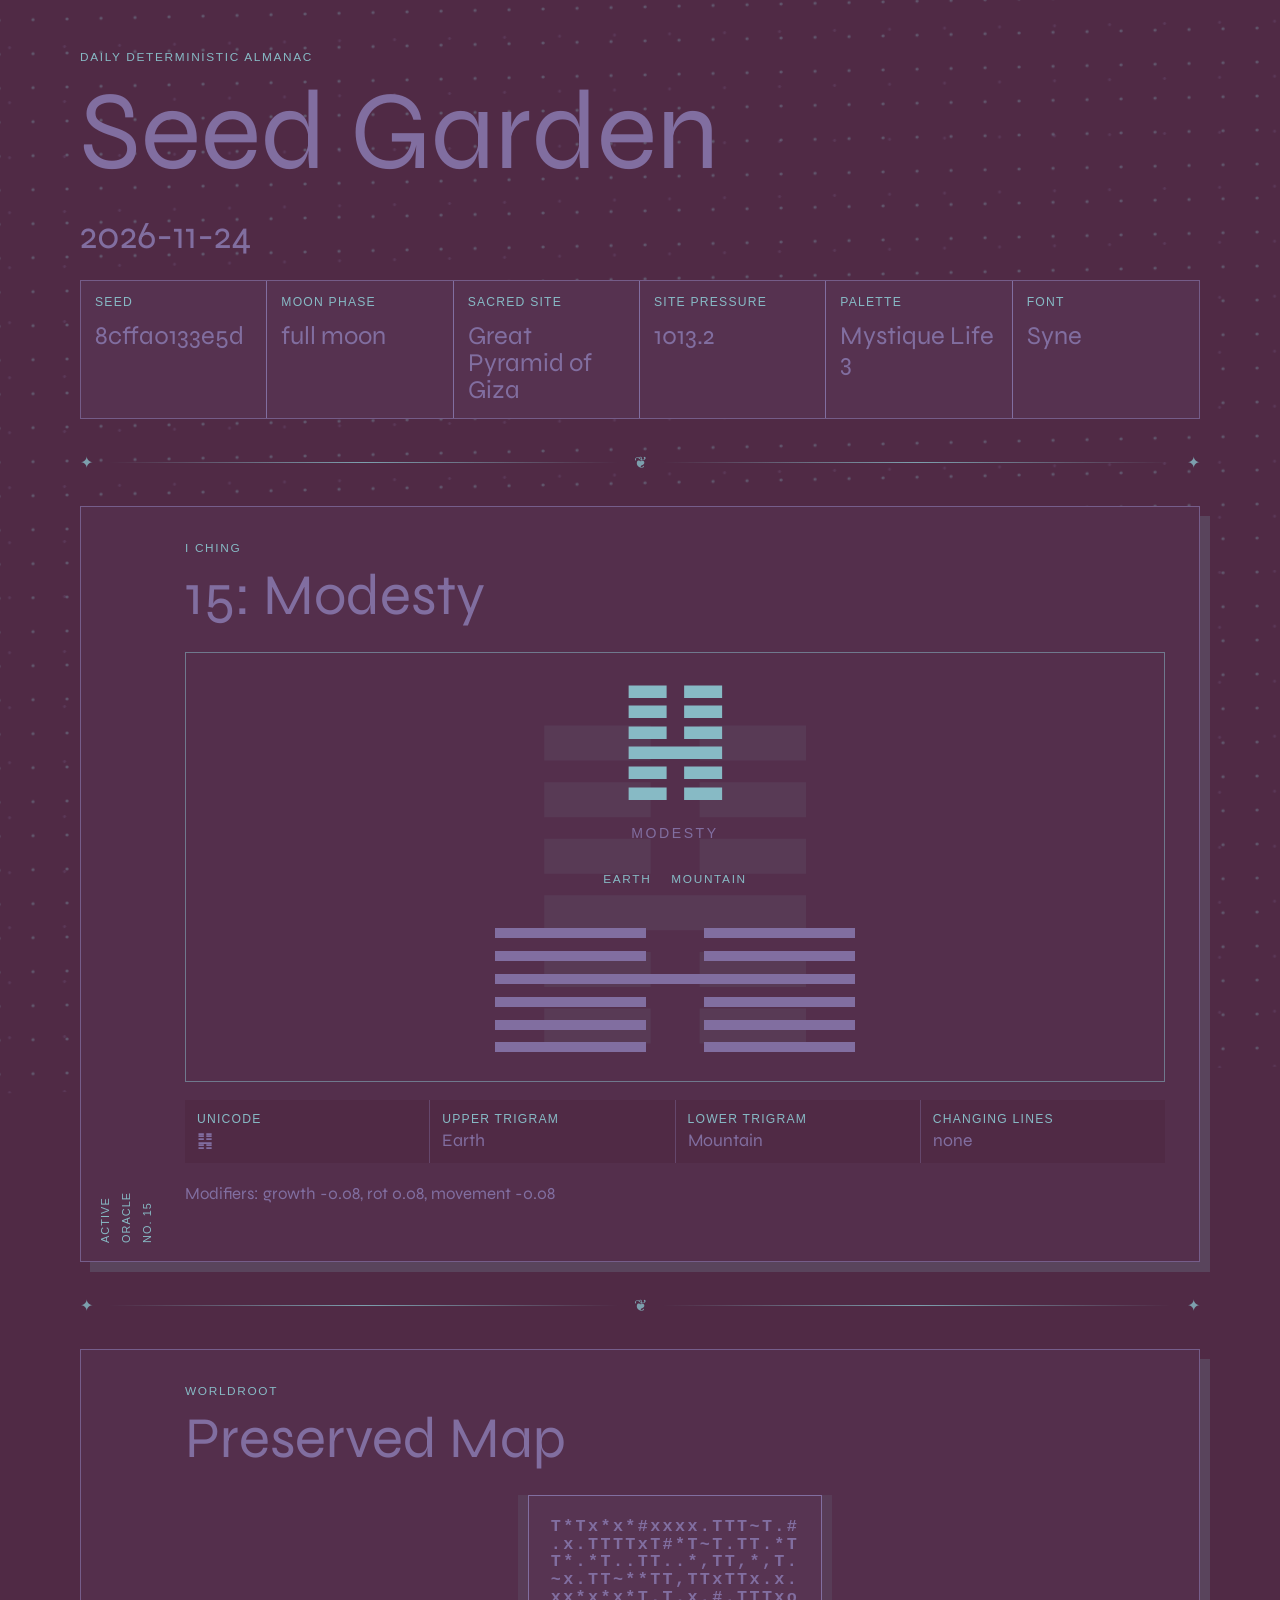
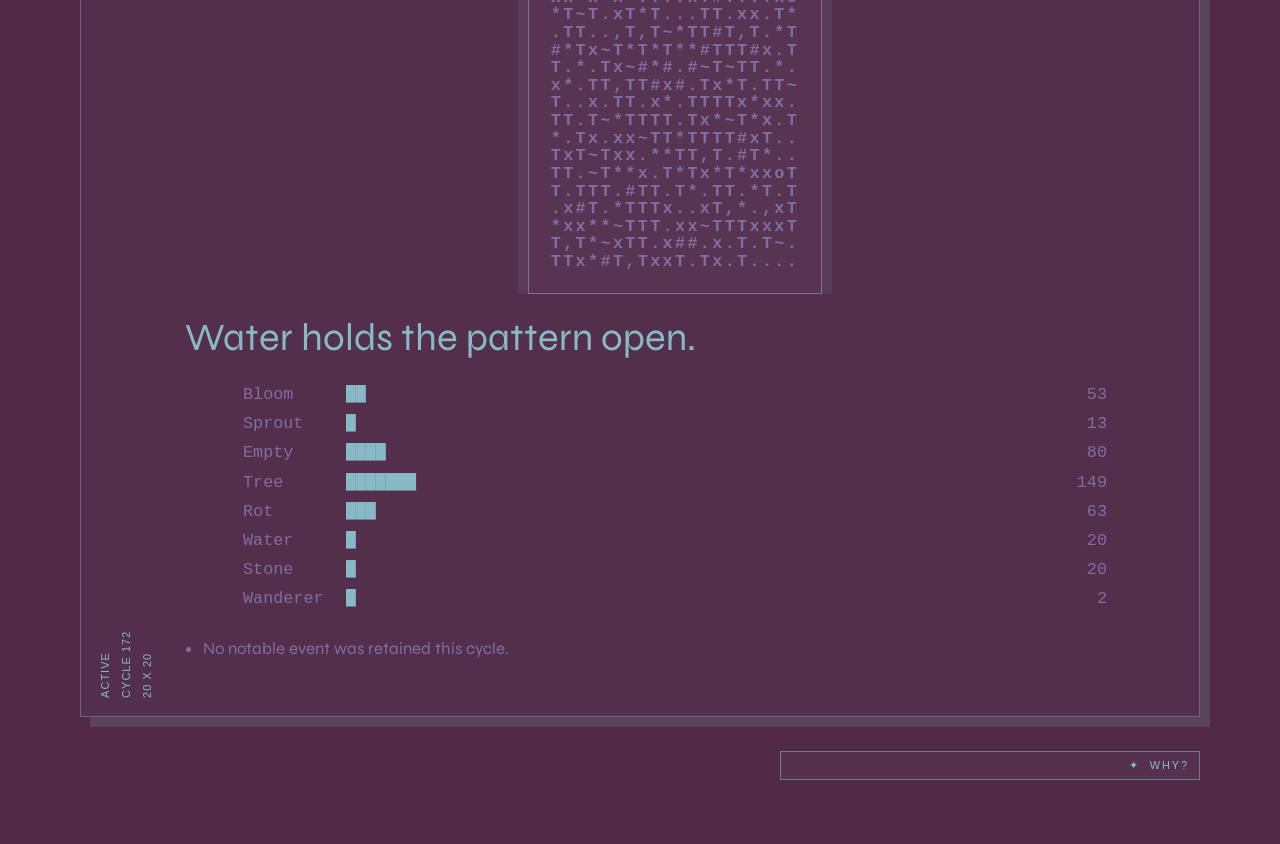
==== commit bce6bf6b: "bot: generate daily seed garden" ====
--- a/output/index.html
+++ b/output/index.html
@@ -3,10 +3,10 @@
   <head>
     <meta charset="utf-8">
     <meta name="viewport" content="width=device-width, initial-scale=1">
-    <title>Seed Garden / 2026-11-23</title>
-    <link rel="stylesheet" href="https://fonts.googleapis.com/css2?family=EB+Garamond&amp;display=swap">
+    <title>Seed Garden / 2026-11-24</title>
+    <link rel="stylesheet" href="https://fonts.googleapis.com/css2?family=Syne&amp;display=swap">
     <style>
-      :root { --background: #eef3ff; --text: #0f3fff; --accent: #6b8dff; --muted: #8fa7d8; --daily-font: "EB Garamond", Georgia, "Times New Roman", serif; }
+      :root { --background: #502a45; --text: #816ea0; --accent: #87bac5; --muted: #6b557a; --daily-font: "Syne", Georgia, "Times New Roman", serif; }
     </style>
     <link rel="stylesheet" href="styles.css">
   </head>
@@ -16,14 +16,14 @@
       <header class="artifact-header">
         <p class="kicker">Daily deterministic almanac</p>
         <h1>Seed Garden</h1>
-        <p class="date">2026-11-23</p>
+        <p class="date">2026-11-24</p>
       </header>
 
       <section class="conditions-strip" aria-label="Daily conditions">
         
       <div class="fact">
         <dt><abbr title="Generated from the date, previous Worldroot checksum, moon phase, sacred site, and site pressure.">Seed</abbr></dt>
-        <dd>6dd6e1926ac2</dd>
+        <dd>8cffa0133e5d</dd>
       </div>
     
         
@@ -41,19 +41,19 @@
         
       <div class="fact">
         <dt><abbr title="Surface pressure comes from Open-Meteo when available; null is used when unavailable.">Site pressure</abbr></dt>
-        <dd>null</dd>
+        <dd>1013.2</dd>
       </div>
     
         
       <div class="fact">
         <dt><abbr title="Palette is selected deterministically from today&#x27;s seed hash.">Palette</abbr></dt>
-        <dd>Blueprint</dd>
+        <dd>Mystique Life 3</dd>
       </div>
     
         
       <div class="fact">
         <dt><abbr title="Font is selected deterministically from today&#x27;s seed hash.">Font</abbr></dt>
-        <dd>EB Garamond</dd>
+        <dd>Syne</dd>
       </div>
     
       </section>
@@ -63,29 +63,29 @@
             <div class="metadata-rail">
               <span>active</span>
               <span>Oracle</span>
-              <span>No. 22</span>
+              <span>No. 15</span>
             </div>
             <div class="section-heading">
               <p class="kicker">I Ching</p>
-              <h2><abbr title="The hexagram is generated from today&#x27;s seed and influences Worldroot&#x27;s growth, decay, and movement.">22: Grace</abbr></h2>
+              <h2><abbr title="The hexagram is generated from today&#x27;s seed and influences Worldroot&#x27;s growth, decay, and movement.">15: Modesty</abbr></h2>
             </div>
             <div class="iching-artifact" aria-label="I Ching hexagram diagram">
-              <div class="hexagram-ghost" aria-hidden="true">䷕</div>
-              <div class="hexagram-symbol">䷕</div>
-              <div class="hexagram-title">GRACE</div>
+              <div class="hexagram-ghost" aria-hidden="true">䷎</div>
+              <div class="hexagram-symbol">䷎</div>
+              <div class="hexagram-title">MODESTY</div>
               <div class="trigrams">
+                <span>EARTH</span>
                 <span>MOUNTAIN</span>
-                <span>FIRE</span>
               </div>
-              <div class="hex-lines"><div class="hex-row" aria-label="line 6"><span class="hex-line solid"></span></div><div class="hex-row" aria-label="line 5"><span class="hex-line broken"><i></i><i></i></span></div><div class="hex-row" aria-label="line 4"><span class="hex-line solid"></span></div><div class="hex-row" aria-label="line 3"><span class="hex-line broken"><i></i><i></i></span></div><div class="hex-row" aria-label="line 2"><span class="hex-line broken"><i></i><i></i></span></div><div class="hex-row" aria-label="line 1"><span class="hex-line solid"></span></div></div>
+              <div class="hex-lines"><div class="hex-row" aria-label="line 6"><span class="hex-line broken"><i></i><i></i></span></div><div class="hex-row" aria-label="line 5"><span class="hex-line broken"><i></i><i></i></span></div><div class="hex-row" aria-label="line 4"><span class="hex-line solid"></span></div><div class="hex-row" aria-label="line 3"><span class="hex-line broken"><i></i><i></i></span></div><div class="hex-row" aria-label="line 2"><span class="hex-line broken"><i></i><i></i></span></div><div class="hex-row" aria-label="line 1"><span class="hex-line broken"><i></i><i></i></span></div></div>
             </div>
             <dl class="artifact-details">
-              <div><dt>Unicode</dt><dd>䷕</dd></div>
-              <div><dt>Upper trigram</dt><dd>Mountain</dd></div>
-              <div><dt>Lower trigram</dt><dd>Fire</dd></div>
+              <div><dt>Unicode</dt><dd>䷎</dd></div>
+              <div><dt>Upper trigram</dt><dd>Earth</dd></div>
+              <div><dt>Lower trigram</dt><dd>Mountain</dd></div>
               <div><dt>Changing lines</dt><dd>none</dd></div>
             </dl>
-            <p>Modifiers: growth 0.0, rot 0.0, movement -0.08</p>
+            <p>Modifiers: growth -0.08, rot 0.08, movement -0.08</p>
           </section>
           <div class="ornament" role="separator" aria-label="Before Worldroot"><span>&#10022;</span><i></i><span>&#10086;</span><i></i><span>&#10022;</span></div>
         
@@ -93,7 +93,7 @@
           <section class="section artifact-plate section-worldroot">
             <div class="metadata-rail">
               <span>active</span>
-              <span>Cycle 171</span>
+              <span>Cycle 172</span>
               <span>20 x 20</span>
             </div>
             <div class="section-heading">
@@ -101,29 +101,29 @@
               <h2><abbr title="Worldroot advances one deterministic cycle from the previous state using today&#x27;s seed and I Ching modifiers.">Preserved Map</abbr></h2>
             </div>
             <div class="worldroot-shell">
-              <pre class="worldroot" aria-label="Worldroot ASCII map">T*Tx*T*#TTxx.TTT~T.#
-.*.TTTT*T#*T~T.TT.*T
-T*.*Tx.TT,.*,TT,*.T.
-~T.TT~**TT,TT*TT*.*.
-xx*x*x*T.T.x.#,TTTTo
-,T~T.xT*T...TT.Tx.T*
-xTT..,T,T~*TT#*,Tx,T
-#,Tx~T*T*T*,#TTT#x,T
+              <pre class="worldroot" aria-label="Worldroot ASCII map">T*Tx*x*#xxxx.TTT~T.#
+.x.TTTTxT#*T~T.TT.*T
+T*.*T..TT..*,TT,*,T.
+~x.TT~**TT,TTxTTx.x.
+xx*x*x*T.T.x.#.TTTxo
+*T~T.xT*T...TT.xx.T*
+.TT..,T,T~*TT#T,T.*T
+#*Tx~T*T*T**#TTT#x.T
 T.*.Tx~#*#.#~T~TT.*.
-x*.TT,TT#x#.T**T.TT~
-T..*xTT.**.TTTTx*xx,
-TTxT~*TTTT.TT*~T**.T
-*.TT.xx~TT*TTTT#TT..
-*TT~Txx.**TT,T.#T*..
-TTx~T**x.T*Tx*T*TT.T
-T.TTT.#TT.T*.TTx*ToT
-.T#T,*TTT*..xT,*x,TT
-*Tx,*~TTT.xT~TTTxxxT
-T.T*~*TTxT##.x.T.T~.
-TTx*#T,TTxT.TT.T....</pre>
+x*.TT,TT#x#.Tx*T.TT~
+T..x.TT.x*.TTTTx*xx.
+TT.T~*TTTT.Tx*~T*x.T
+*.Tx.xx~TT*TTTT#xT..
+TxT~Txx.**TT,T.#T*..
+TT.~T**x.T*Tx*T*xxoT
+T.TTT.#TT.T*.TT.*T.T
+.x#T.*TTTx..xT,*.,xT
+*xx**~TTT.xx~TTTxxxT
+T,T*~xTT.x##.x.T.T~.
+TTx*#T,TxxT.Tx.T....</pre>
             </div>
             <p class="caption">Water holds the pattern open.</p>
-            <div class="stats-bars" aria-label="Worldroot population stats"><div class="stat-row"><span>Bloom</span><b aria-hidden="true">&#9608;&#9608;&#9608;</b><em>61</em></div><div class="stat-row"><span>Sprout</span><b aria-hidden="true">&#9608;</b><em>21</em></div><div class="stat-row"><span>Empty</span><b aria-hidden="true">&#9608;&#9608;&#9608;</b><em>68</em></div><div class="stat-row"><span>Tree</span><b aria-hidden="true">&#9608;&#9608;&#9608;&#9608;&#9608;&#9608;&#9608;</b><em>166</em></div><div class="stat-row"><span>Rot</span><b aria-hidden="true">&#9608;&#9608;</b><em>42</em></div><div class="stat-row"><span>Water</span><b aria-hidden="true">&#9608;</b><em>20</em></div><div class="stat-row"><span>Stone</span><b aria-hidden="true">&#9608;</b><em>20</em></div><div class="stat-row"><span>Wanderer</span><b aria-hidden="true">&#9608;</b><em>2</em></div></div>
+            <div class="stats-bars" aria-label="Worldroot population stats"><div class="stat-row"><span>Bloom</span><b aria-hidden="true">&#9608;&#9608;</b><em>53</em></div><div class="stat-row"><span>Sprout</span><b aria-hidden="true">&#9608;</b><em>13</em></div><div class="stat-row"><span>Empty</span><b aria-hidden="true">&#9608;&#9608;&#9608;&#9608;</b><em>80</em></div><div class="stat-row"><span>Tree</span><b aria-hidden="true">&#9608;&#9608;&#9608;&#9608;&#9608;&#9608;&#9608;</b><em>149</em></div><div class="stat-row"><span>Rot</span><b aria-hidden="true">&#9608;&#9608;&#9608;</b><em>63</em></div><div class="stat-row"><span>Water</span><b aria-hidden="true">&#9608;</b><em>20</em></div><div class="stat-row"><span>Stone</span><b aria-hidden="true">&#9608;</b><em>20</em></div><div class="stat-row"><span>Wanderer</span><b aria-hidden="true">&#9608;</b><em>2</em></div></div>
             <ul class="events"><li>No notable event was retained this cycle.</li></ul>
           </section>
         
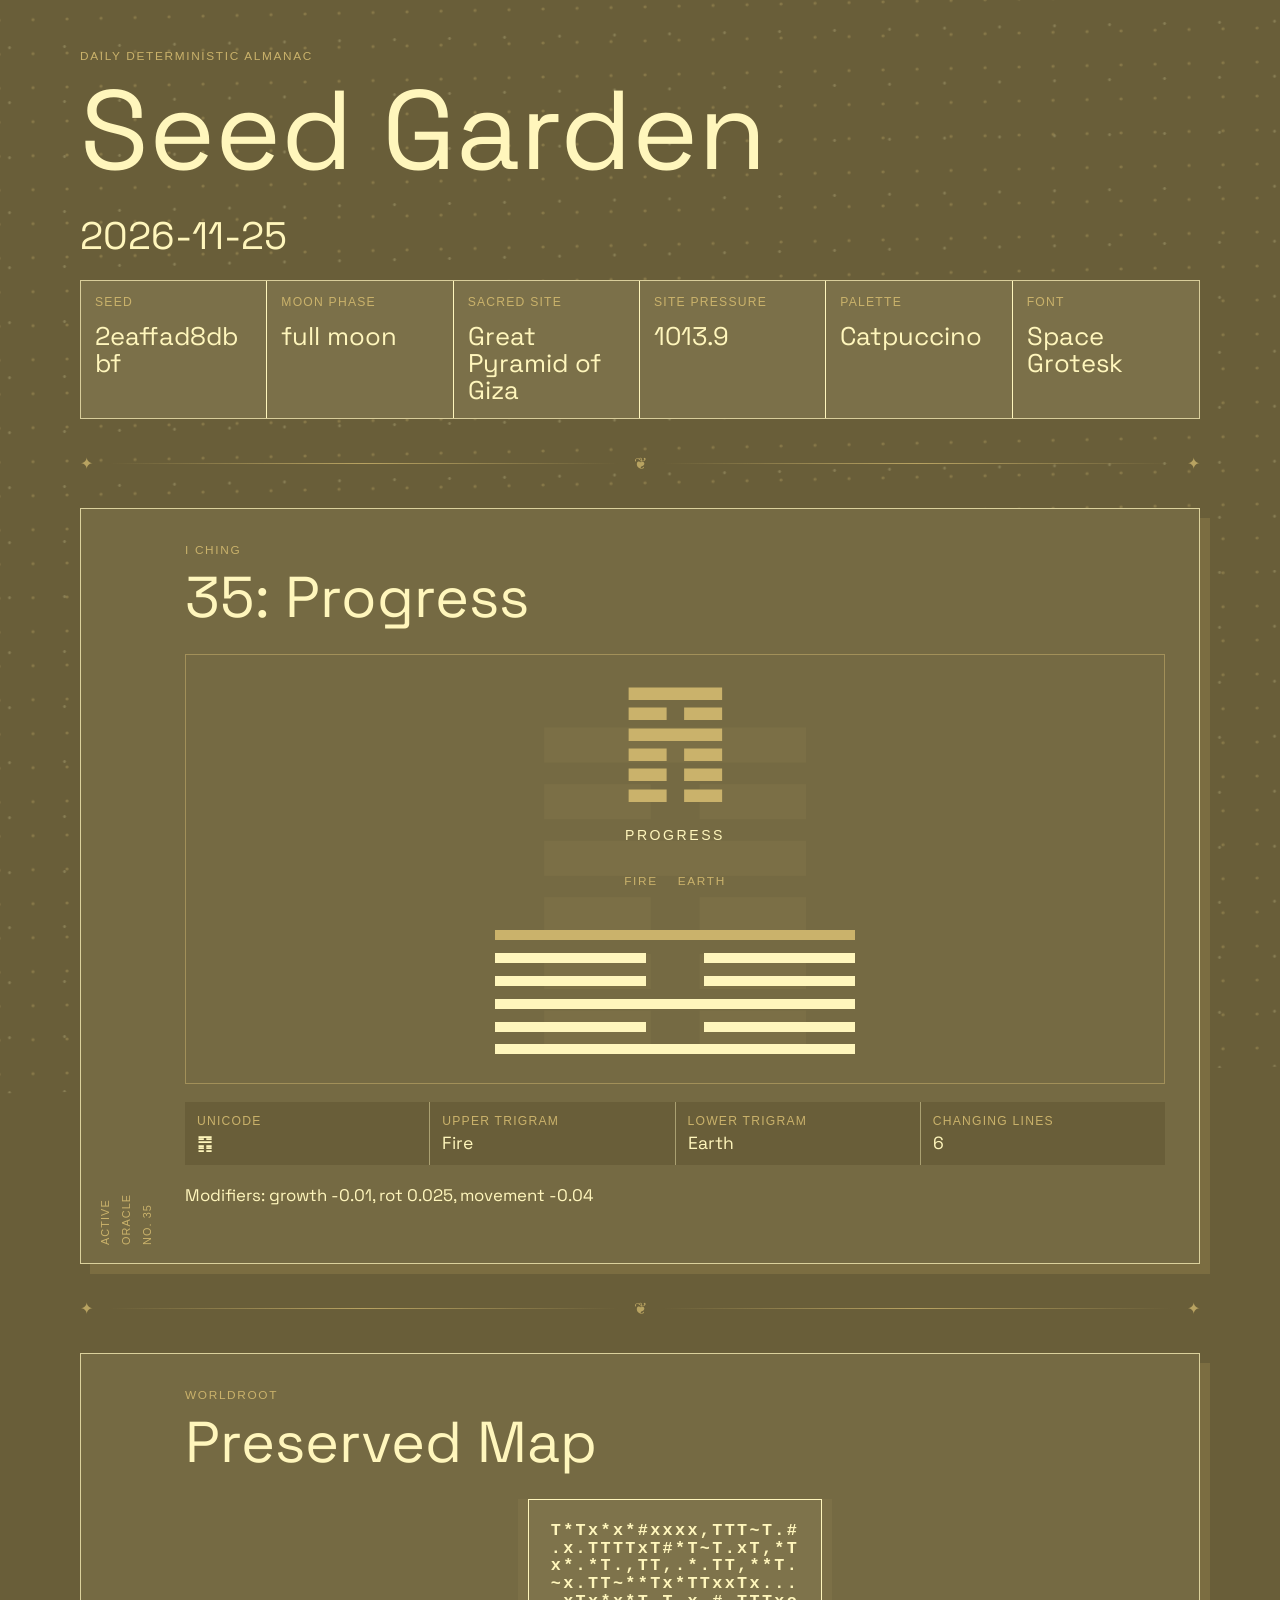
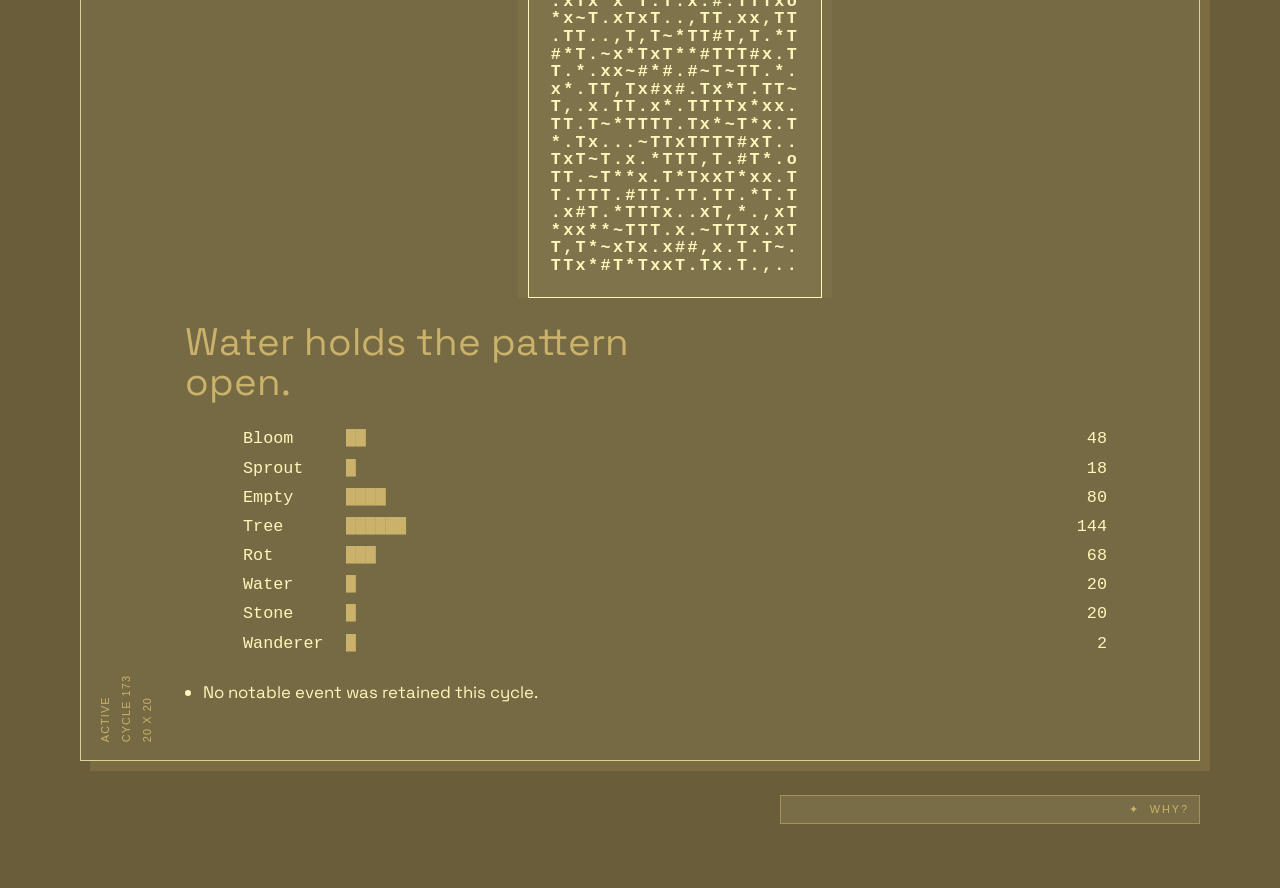
==== commit 17aab965: "bot: generate daily seed garden" ====
--- a/output/index.html
+++ b/output/index.html
@@ -3,10 +3,10 @@
   <head>
     <meta charset="utf-8">
     <meta name="viewport" content="width=device-width, initial-scale=1">
-    <title>Seed Garden / 2026-11-24</title>
-    <link rel="stylesheet" href="https://fonts.googleapis.com/css2?family=Syne&amp;display=swap">
+    <title>Seed Garden / 2026-11-25</title>
+    <link rel="stylesheet" href="https://fonts.googleapis.com/css2?family=Space+Grotesk&amp;display=swap">
     <style>
-      :root { --background: #502a45; --text: #816ea0; --accent: #87bac5; --muted: #6b557a; --daily-font: "Syne", Georgia, "Times New Roman", serif; }
+      :root { --background: #695e39; --text: #fff6bc; --accent: #cab26b; --muted: #9c8d58; --daily-font: "Space Grotesk", Arial, sans-serif; }
     </style>
     <link rel="stylesheet" href="styles.css">
   </head>
@@ -16,14 +16,14 @@
       <header class="artifact-header">
         <p class="kicker">Daily deterministic almanac</p>
         <h1>Seed Garden</h1>
-        <p class="date">2026-11-24</p>
+        <p class="date">2026-11-25</p>
       </header>
 
       <section class="conditions-strip" aria-label="Daily conditions">
         
       <div class="fact">
         <dt><abbr title="Generated from the date, previous Worldroot checksum, moon phase, sacred site, and site pressure.">Seed</abbr></dt>
-        <dd>8cffa0133e5d</dd>
+        <dd>2eaffad8dbbf</dd>
       </div>
     
         
@@ -41,19 +41,19 @@
         
       <div class="fact">
         <dt><abbr title="Surface pressure comes from Open-Meteo when available; null is used when unavailable.">Site pressure</abbr></dt>
-        <dd>1013.2</dd>
+        <dd>1013.9</dd>
       </div>
     
         
       <div class="fact">
         <dt><abbr title="Palette is selected deterministically from today&#x27;s seed hash.">Palette</abbr></dt>
-        <dd>Mystique Life 3</dd>
+        <dd>Catpuccino</dd>
       </div>
     
         
       <div class="fact">
         <dt><abbr title="Font is selected deterministically from today&#x27;s seed hash.">Font</abbr></dt>
-        <dd>Syne</dd>
+        <dd>Space Grotesk</dd>
       </div>
     
       </section>
@@ -63,29 +63,29 @@
             <div class="metadata-rail">
               <span>active</span>
               <span>Oracle</span>
-              <span>No. 15</span>
+              <span>No. 35</span>
             </div>
             <div class="section-heading">
               <p class="kicker">I Ching</p>
-              <h2><abbr title="The hexagram is generated from today&#x27;s seed and influences Worldroot&#x27;s growth, decay, and movement.">15: Modesty</abbr></h2>
+              <h2><abbr title="The hexagram is generated from today&#x27;s seed and influences Worldroot&#x27;s growth, decay, and movement.">35: Progress</abbr></h2>
             </div>
             <div class="iching-artifact" aria-label="I Ching hexagram diagram">
-              <div class="hexagram-ghost" aria-hidden="true">䷎</div>
-              <div class="hexagram-symbol">䷎</div>
-              <div class="hexagram-title">MODESTY</div>
+              <div class="hexagram-ghost" aria-hidden="true">䷢</div>
+              <div class="hexagram-symbol">䷢</div>
+              <div class="hexagram-title">PROGRESS</div>
               <div class="trigrams">
+                <span>FIRE</span>
                 <span>EARTH</span>
-                <span>MOUNTAIN</span>
               </div>
-              <div class="hex-lines"><div class="hex-row" aria-label="line 6"><span class="hex-line broken"><i></i><i></i></span></div><div class="hex-row" aria-label="line 5"><span class="hex-line broken"><i></i><i></i></span></div><div class="hex-row" aria-label="line 4"><span class="hex-line solid"></span></div><div class="hex-row" aria-label="line 3"><span class="hex-line broken"><i></i><i></i></span></div><div class="hex-row" aria-label="line 2"><span class="hex-line broken"><i></i><i></i></span></div><div class="hex-row" aria-label="line 1"><span class="hex-line broken"><i></i><i></i></span></div></div>
+              <div class="hex-lines"><div class="hex-row changing" aria-label="line 6"><span class="hex-line broken"><i></i><i></i></span></div><div class="hex-row" aria-label="line 5"><span class="hex-line broken"><i></i><i></i></span></div><div class="hex-row" aria-label="line 4"><span class="hex-line broken"><i></i><i></i></span></div><div class="hex-row" aria-label="line 3"><span class="hex-line solid"></span></div><div class="hex-row" aria-label="line 2"><span class="hex-line broken"><i></i><i></i></span></div><div class="hex-row" aria-label="line 1"><span class="hex-line solid"></span></div></div>
             </div>
             <dl class="artifact-details">
-              <div><dt>Unicode</dt><dd>䷎</dd></div>
-              <div><dt>Upper trigram</dt><dd>Earth</dd></div>
-              <div><dt>Lower trigram</dt><dd>Mountain</dd></div>
-              <div><dt>Changing lines</dt><dd>none</dd></div>
+              <div><dt>Unicode</dt><dd>䷢</dd></div>
+              <div><dt>Upper trigram</dt><dd>Fire</dd></div>
+              <div><dt>Lower trigram</dt><dd>Earth</dd></div>
+              <div><dt>Changing lines</dt><dd>6</dd></div>
             </dl>
-            <p>Modifiers: growth -0.08, rot 0.08, movement -0.08</p>
+            <p>Modifiers: growth -0.01, rot 0.025, movement -0.04</p>
           </section>
           <div class="ornament" role="separator" aria-label="Before Worldroot"><span>&#10022;</span><i></i><span>&#10086;</span><i></i><span>&#10022;</span></div>
         
@@ -93,7 +93,7 @@
           <section class="section artifact-plate section-worldroot">
             <div class="metadata-rail">
               <span>active</span>
-              <span>Cycle 172</span>
+              <span>Cycle 173</span>
               <span>20 x 20</span>
             </div>
             <div class="section-heading">
@@ -101,29 +101,29 @@
               <h2><abbr title="Worldroot advances one deterministic cycle from the previous state using today&#x27;s seed and I Ching modifiers.">Preserved Map</abbr></h2>
             </div>
             <div class="worldroot-shell">
-              <pre class="worldroot" aria-label="Worldroot ASCII map">T*Tx*x*#xxxx.TTT~T.#
-.x.TTTTxT#*T~T.TT.*T
-T*.*T..TT..*,TT,*,T.
-~x.TT~**TT,TTxTTx.x.
-xx*x*x*T.T.x.#.TTTxo
-*T~T.xT*T...TT.xx.T*
+              <pre class="worldroot" aria-label="Worldroot ASCII map">T*Tx*x*#xxxx,TTT~T.#
+.x.TTTTxT#*T~T.xT,*T
+x*.*T.,TT,.*.TT,**T.
+~x.TT~**Tx*TTxxTx...
+.xTx*x*T.T.x.#.TTTxo
+*x~T.xTxT..,TT.xx,TT
 .TT..,T,T~*TT#T,T.*T
-#*Tx~T*T*T**#TTT#x.T
-T.*.Tx~#*#.#~T~TT.*.
-x*.TT,TT#x#.Tx*T.TT~
-T..x.TT.x*.TTTTx*xx.
+#*T.~x*TxT**#TTT#x.T
+T.*.xx~#*#.#~T~TT.*.
+x*.TT,Tx#x#.Tx*T.TT~
+T,.x.TT.x*.TTTTx*xx.
 TT.T~*TTTT.Tx*~T*x.T
-*.Tx.xx~TT*TTTT#xT..
-TxT~Txx.**TT,T.#T*..
-TT.~T**x.T*Tx*T*xxoT
-T.TTT.#TT.T*.TT.*T.T
+*.Tx...~TTxTTTT#xT..
+TxT~T.x.*TTT,T.#T*.o
+TT.~T**x.T*TxxT*xx.T
+T.TTT.#TT.TT.TT.*T.T
 .x#T.*TTTx..xT,*.,xT
-*xx**~TTT.xx~TTTxxxT
-T,T*~xTT.x##.x.T.T~.
-TTx*#T,TxxT.Tx.T....</pre>
+*xx**~TTT.x.~TTTx.xT
+T,T*~xTx.x##,x.T.T~.
+TTx*#T*TxxT.Tx.T.,..</pre>
             </div>
             <p class="caption">Water holds the pattern open.</p>
-            <div class="stats-bars" aria-label="Worldroot population stats"><div class="stat-row"><span>Bloom</span><b aria-hidden="true">&#9608;&#9608;</b><em>53</em></div><div class="stat-row"><span>Sprout</span><b aria-hidden="true">&#9608;</b><em>13</em></div><div class="stat-row"><span>Empty</span><b aria-hidden="true">&#9608;&#9608;&#9608;&#9608;</b><em>80</em></div><div class="stat-row"><span>Tree</span><b aria-hidden="true">&#9608;&#9608;&#9608;&#9608;&#9608;&#9608;&#9608;</b><em>149</em></div><div class="stat-row"><span>Rot</span><b aria-hidden="true">&#9608;&#9608;&#9608;</b><em>63</em></div><div class="stat-row"><span>Water</span><b aria-hidden="true">&#9608;</b><em>20</em></div><div class="stat-row"><span>Stone</span><b aria-hidden="true">&#9608;</b><em>20</em></div><div class="stat-row"><span>Wanderer</span><b aria-hidden="true">&#9608;</b><em>2</em></div></div>
+            <div class="stats-bars" aria-label="Worldroot population stats"><div class="stat-row"><span>Bloom</span><b aria-hidden="true">&#9608;&#9608;</b><em>48</em></div><div class="stat-row"><span>Sprout</span><b aria-hidden="true">&#9608;</b><em>18</em></div><div class="stat-row"><span>Empty</span><b aria-hidden="true">&#9608;&#9608;&#9608;&#9608;</b><em>80</em></div><div class="stat-row"><span>Tree</span><b aria-hidden="true">&#9608;&#9608;&#9608;&#9608;&#9608;&#9608;</b><em>144</em></div><div class="stat-row"><span>Rot</span><b aria-hidden="true">&#9608;&#9608;&#9608;</b><em>68</em></div><div class="stat-row"><span>Water</span><b aria-hidden="true">&#9608;</b><em>20</em></div><div class="stat-row"><span>Stone</span><b aria-hidden="true">&#9608;</b><em>20</em></div><div class="stat-row"><span>Wanderer</span><b aria-hidden="true">&#9608;</b><em>2</em></div></div>
             <ul class="events"><li>No notable event was retained this cycle.</li></ul>
           </section>
         
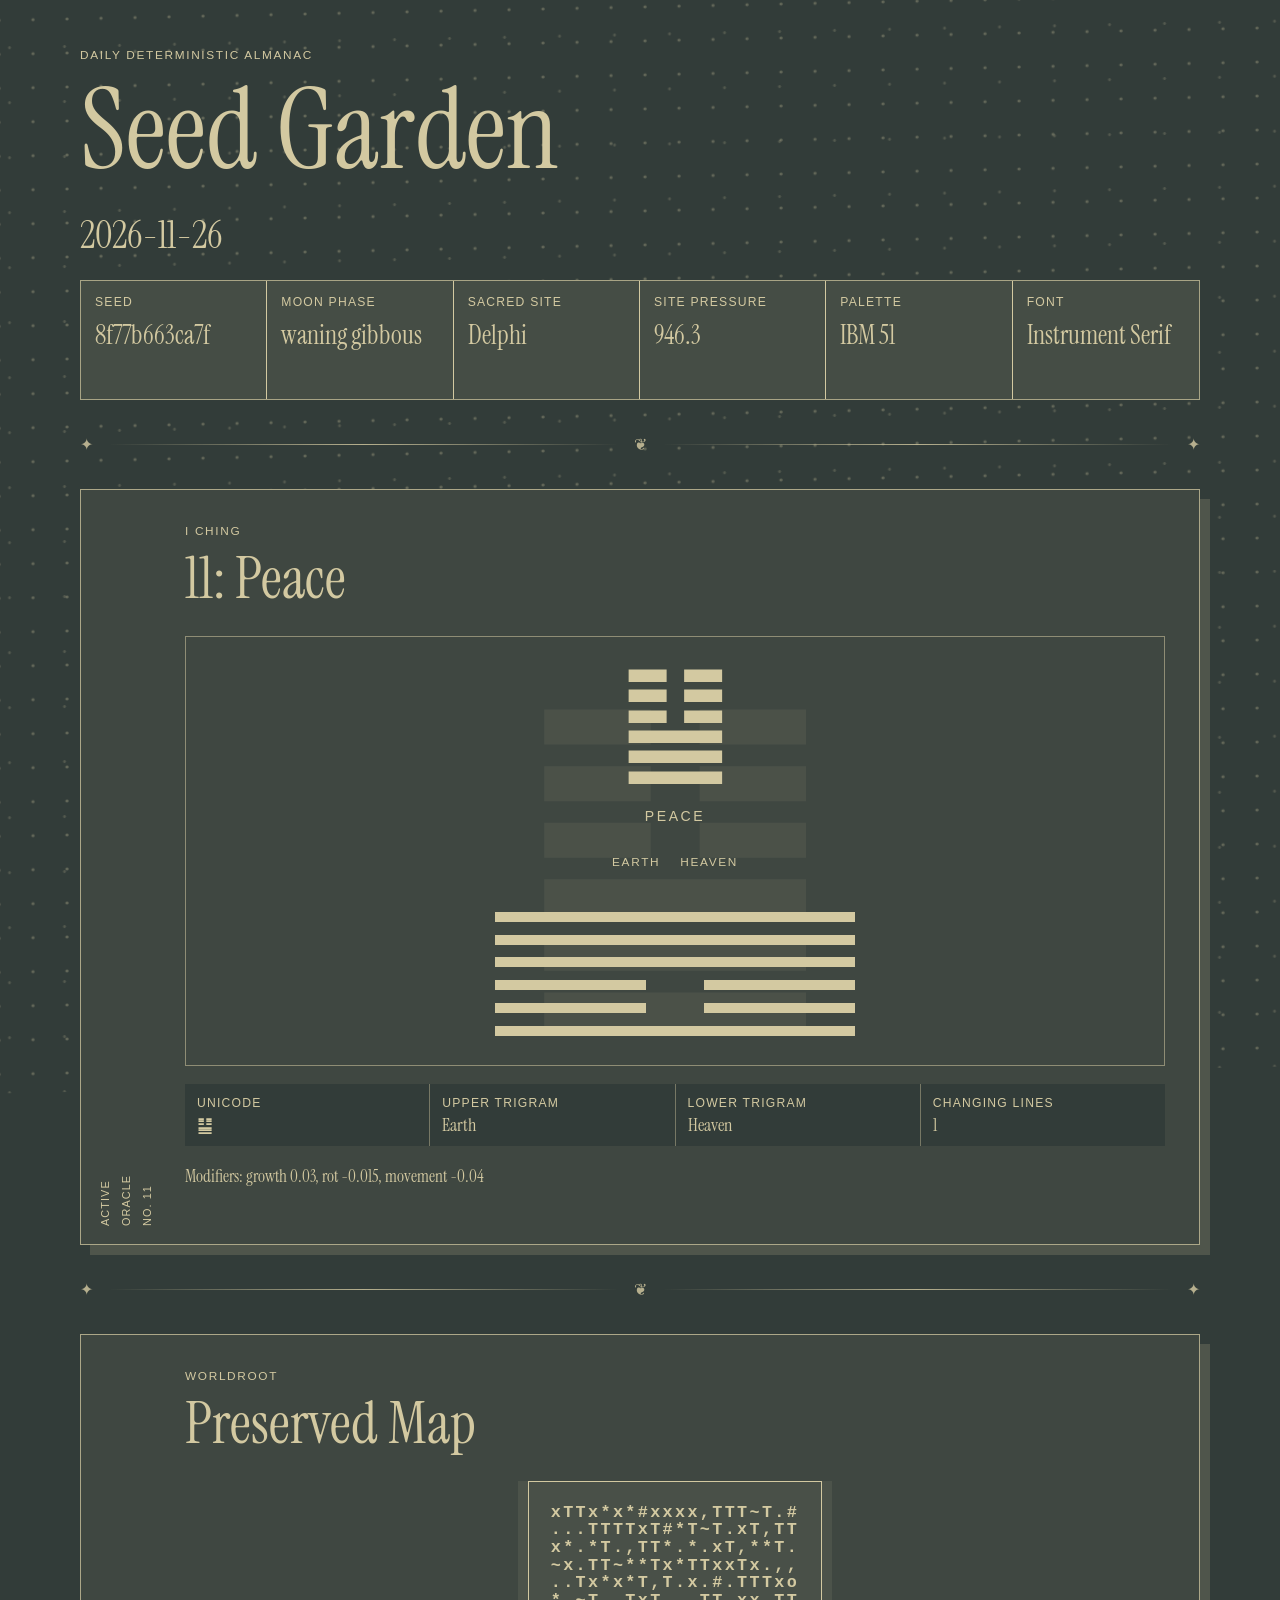
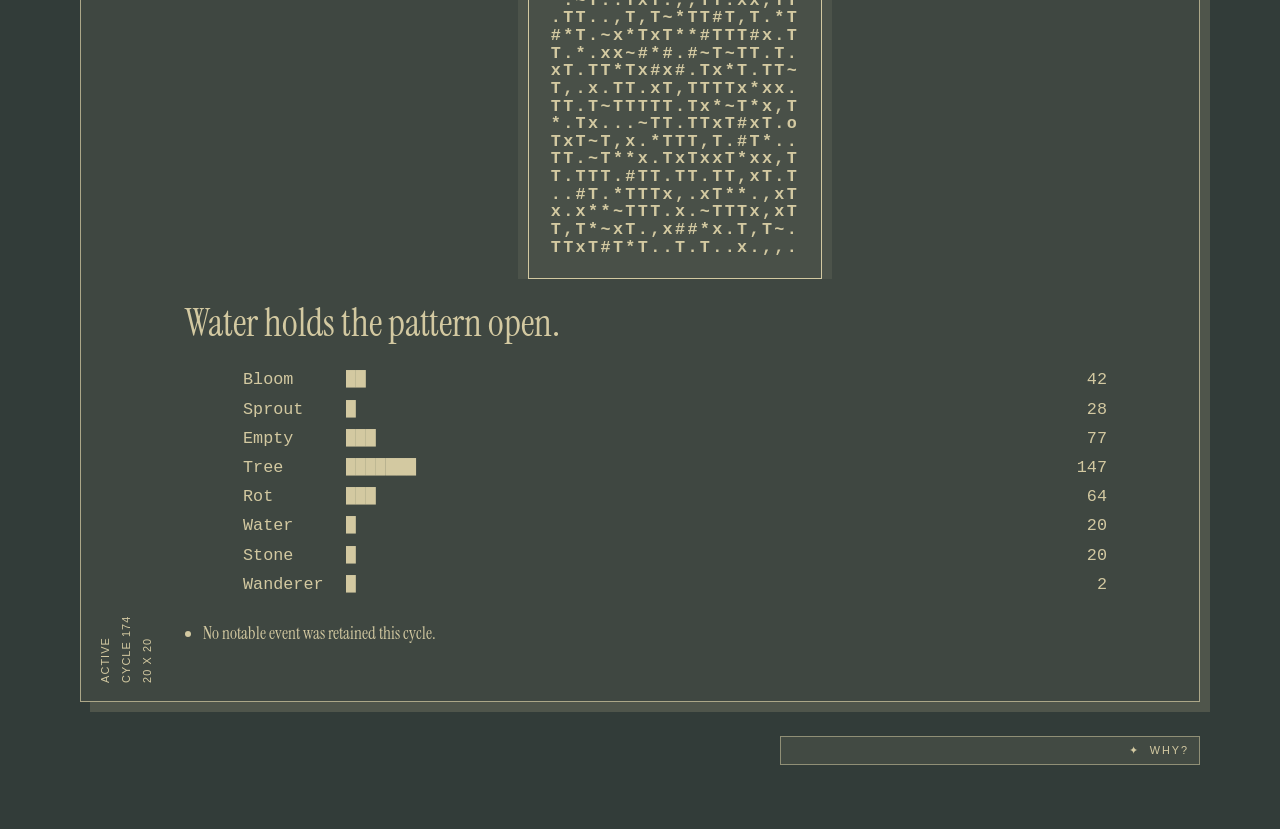
==== commit b4f0d22e: "bot: generate daily seed garden" ====
--- a/output/index.html
+++ b/output/index.html
@@ -3,10 +3,10 @@
   <head>
     <meta charset="utf-8">
     <meta name="viewport" content="width=device-width, initial-scale=1">
-    <title>Seed Garden / 2026-11-25</title>
-    <link rel="stylesheet" href="https://fonts.googleapis.com/css2?family=Space+Grotesk&amp;display=swap">
+    <title>Seed Garden / 2026-11-26</title>
+    <link rel="stylesheet" href="https://fonts.googleapis.com/css2?family=Instrument+Serif&amp;display=swap">
     <style>
-      :root { --background: #695e39; --text: #fff6bc; --accent: #cab26b; --muted: #9c8d58; --daily-font: "Space Grotesk", Arial, sans-serif; }
+      :root { --background: #323c39; --text: #d3c9a1; --accent: #d3c9a1; --muted: #7f806d; --daily-font: "Instrument Serif", Georgia, "Times New Roman", serif; }
     </style>
     <link rel="stylesheet" href="styles.css">
   </head>
@@ -16,44 +16,44 @@
       <header class="artifact-header">
         <p class="kicker">Daily deterministic almanac</p>
         <h1>Seed Garden</h1>
-        <p class="date">2026-11-25</p>
+        <p class="date">2026-11-26</p>
       </header>
 
       <section class="conditions-strip" aria-label="Daily conditions">
         
       <div class="fact">
         <dt><abbr title="Generated from the date, previous Worldroot checksum, moon phase, sacred site, and site pressure.">Seed</abbr></dt>
-        <dd>2eaffad8dbbf</dd>
+        <dd>8f77b663ca7f</dd>
       </div>
     
         
       <div class="fact">
         <dt><abbr title="Moon phase is approximated from the date and selects the sacred site. Random previews do not use it.">Moon phase</abbr></dt>
-        <dd>full moon</dd>
+        <dd>waning gibbous</dd>
       </div>
     
         
       <div class="fact">
         <dt><abbr title="The sacred site is selected from the moon phase and contributes weather to the seed. Random previews do not use it.">Sacred site</abbr></dt>
-        <dd>Great Pyramid of Giza</dd>
+        <dd>Delphi</dd>
       </div>
     
         
       <div class="fact">
         <dt><abbr title="Surface pressure comes from Open-Meteo when available; null is used when unavailable.">Site pressure</abbr></dt>
-        <dd>1013.9</dd>
+        <dd>946.3</dd>
       </div>
     
         
       <div class="fact">
         <dt><abbr title="Palette is selected deterministically from today&#x27;s seed hash.">Palette</abbr></dt>
-        <dd>Catpuccino</dd>
+        <dd>IBM 51</dd>
       </div>
     
         
       <div class="fact">
         <dt><abbr title="Font is selected deterministically from today&#x27;s seed hash.">Font</abbr></dt>
-        <dd>Space Grotesk</dd>
+        <dd>Instrument Serif</dd>
       </div>
     
       </section>
@@ -63,29 +63,29 @@
             <div class="metadata-rail">
               <span>active</span>
               <span>Oracle</span>
-              <span>No. 35</span>
+              <span>No. 11</span>
             </div>
             <div class="section-heading">
               <p class="kicker">I Ching</p>
-              <h2><abbr title="The hexagram is generated from today&#x27;s seed and influences Worldroot&#x27;s growth, decay, and movement.">35: Progress</abbr></h2>
+              <h2><abbr title="The hexagram is generated from today&#x27;s seed and influences Worldroot&#x27;s growth, decay, and movement.">11: Peace</abbr></h2>
             </div>
             <div class="iching-artifact" aria-label="I Ching hexagram diagram">
-              <div class="hexagram-ghost" aria-hidden="true">䷢</div>
-              <div class="hexagram-symbol">䷢</div>
-              <div class="hexagram-title">PROGRESS</div>
+              <div class="hexagram-ghost" aria-hidden="true">䷊</div>
+              <div class="hexagram-symbol">䷊</div>
+              <div class="hexagram-title">PEACE</div>
               <div class="trigrams">
-                <span>FIRE</span>
                 <span>EARTH</span>
+                <span>HEAVEN</span>
               </div>
-              <div class="hex-lines"><div class="hex-row changing" aria-label="line 6"><span class="hex-line broken"><i></i><i></i></span></div><div class="hex-row" aria-label="line 5"><span class="hex-line broken"><i></i><i></i></span></div><div class="hex-row" aria-label="line 4"><span class="hex-line broken"><i></i><i></i></span></div><div class="hex-row" aria-label="line 3"><span class="hex-line solid"></span></div><div class="hex-row" aria-label="line 2"><span class="hex-line broken"><i></i><i></i></span></div><div class="hex-row" aria-label="line 1"><span class="hex-line solid"></span></div></div>
+              <div class="hex-lines"><div class="hex-row" aria-label="line 6"><span class="hex-line solid"></span></div><div class="hex-row" aria-label="line 5"><span class="hex-line solid"></span></div><div class="hex-row" aria-label="line 4"><span class="hex-line solid"></span></div><div class="hex-row" aria-label="line 3"><span class="hex-line broken"><i></i><i></i></span></div><div class="hex-row" aria-label="line 2"><span class="hex-line broken"><i></i><i></i></span></div><div class="hex-row changing" aria-label="line 1"><span class="hex-line broken"><i></i><i></i></span></div></div>
             </div>
             <dl class="artifact-details">
-              <div><dt>Unicode</dt><dd>䷢</dd></div>
-              <div><dt>Upper trigram</dt><dd>Fire</dd></div>
-              <div><dt>Lower trigram</dt><dd>Earth</dd></div>
-              <div><dt>Changing lines</dt><dd>6</dd></div>
+              <div><dt>Unicode</dt><dd>䷊</dd></div>
+              <div><dt>Upper trigram</dt><dd>Earth</dd></div>
+              <div><dt>Lower trigram</dt><dd>Heaven</dd></div>
+              <div><dt>Changing lines</dt><dd>1</dd></div>
             </dl>
-            <p>Modifiers: growth -0.01, rot 0.025, movement -0.04</p>
+            <p>Modifiers: growth 0.03, rot -0.015, movement -0.04</p>
           </section>
           <div class="ornament" role="separator" aria-label="Before Worldroot"><span>&#10022;</span><i></i><span>&#10086;</span><i></i><span>&#10022;</span></div>
         
@@ -93,7 +93,7 @@
           <section class="section artifact-plate section-worldroot">
             <div class="metadata-rail">
               <span>active</span>
-              <span>Cycle 173</span>
+              <span>Cycle 174</span>
               <span>20 x 20</span>
             </div>
             <div class="section-heading">
@@ -101,29 +101,29 @@
               <h2><abbr title="Worldroot advances one deterministic cycle from the previous state using today&#x27;s seed and I Ching modifiers.">Preserved Map</abbr></h2>
             </div>
             <div class="worldroot-shell">
-              <pre class="worldroot" aria-label="Worldroot ASCII map">T*Tx*x*#xxxx,TTT~T.#
-.x.TTTTxT#*T~T.xT,*T
-x*.*T.,TT,.*.TT,**T.
-~x.TT~**Tx*TTxxTx...
-.xTx*x*T.T.x.#.TTTxo
-*x~T.xTxT..,TT.xx,TT
+              <pre class="worldroot" aria-label="Worldroot ASCII map">xTTx*x*#xxxx,TTT~T.#
+...TTTTxT#*T~T.xT,TT
+x*.*T.,TT*.*.xT,**T.
+~x.TT~**Tx*TTxxTx.,,
+..Tx*x*T,T.x.#.TTTxo
+*.~T..TxT.,,TT.xx,TT
 .TT..,T,T~*TT#T,T.*T
 #*T.~x*TxT**#TTT#x.T
-T.*.xx~#*#.#~T~TT.*.
-x*.TT,Tx#x#.Tx*T.TT~
-T,.x.TT.x*.TTTTx*xx.
-TT.T~*TTTT.Tx*~T*x.T
-*.Tx...~TTxTTTT#xT..
-TxT~T.x.*TTT,T.#T*.o
-TT.~T**x.T*TxxT*xx.T
-T.TTT.#TT.TT.TT.*T.T
-.x#T.*TTTx..xT,*.,xT
-*xx**~TTT.x.~TTTx.xT
-T,T*~xTx.x##,x.T.T~.
-TTx*#T*TxxT.Tx.T.,..</pre>
+T.*.xx~#*#.#~T~TT.T.
+xT.TT*Tx#x#.Tx*T.TT~
+T,.x.TT.xT,TTTTx*xx.
+TT.T~TTTTT.Tx*~T*x,T
+*.Tx...~TT.TTxT#xT.o
+TxT~T,x.*TTT,T.#T*..
+TT.~T**x.TxTxxT*xx,T
+T.TTT.#TT.TT.TT,xT.T
+..#T.*TTTx,.xT**.,xT
+x.x**~TTT.x.~TTTx,xT
+T,T*~xT.,x##*x.T,T~.
+TTxT#T*T..T.T..x.,,.</pre>
             </div>
             <p class="caption">Water holds the pattern open.</p>
-            <div class="stats-bars" aria-label="Worldroot population stats"><div class="stat-row"><span>Bloom</span><b aria-hidden="true">&#9608;&#9608;</b><em>48</em></div><div class="stat-row"><span>Sprout</span><b aria-hidden="true">&#9608;</b><em>18</em></div><div class="stat-row"><span>Empty</span><b aria-hidden="true">&#9608;&#9608;&#9608;&#9608;</b><em>80</em></div><div class="stat-row"><span>Tree</span><b aria-hidden="true">&#9608;&#9608;&#9608;&#9608;&#9608;&#9608;</b><em>144</em></div><div class="stat-row"><span>Rot</span><b aria-hidden="true">&#9608;&#9608;&#9608;</b><em>68</em></div><div class="stat-row"><span>Water</span><b aria-hidden="true">&#9608;</b><em>20</em></div><div class="stat-row"><span>Stone</span><b aria-hidden="true">&#9608;</b><em>20</em></div><div class="stat-row"><span>Wanderer</span><b aria-hidden="true">&#9608;</b><em>2</em></div></div>
+            <div class="stats-bars" aria-label="Worldroot population stats"><div class="stat-row"><span>Bloom</span><b aria-hidden="true">&#9608;&#9608;</b><em>42</em></div><div class="stat-row"><span>Sprout</span><b aria-hidden="true">&#9608;</b><em>28</em></div><div class="stat-row"><span>Empty</span><b aria-hidden="true">&#9608;&#9608;&#9608;</b><em>77</em></div><div class="stat-row"><span>Tree</span><b aria-hidden="true">&#9608;&#9608;&#9608;&#9608;&#9608;&#9608;&#9608;</b><em>147</em></div><div class="stat-row"><span>Rot</span><b aria-hidden="true">&#9608;&#9608;&#9608;</b><em>64</em></div><div class="stat-row"><span>Water</span><b aria-hidden="true">&#9608;</b><em>20</em></div><div class="stat-row"><span>Stone</span><b aria-hidden="true">&#9608;</b><em>20</em></div><div class="stat-row"><span>Wanderer</span><b aria-hidden="true">&#9608;</b><em>2</em></div></div>
             <ul class="events"><li>No notable event was retained this cycle.</li></ul>
           </section>
         
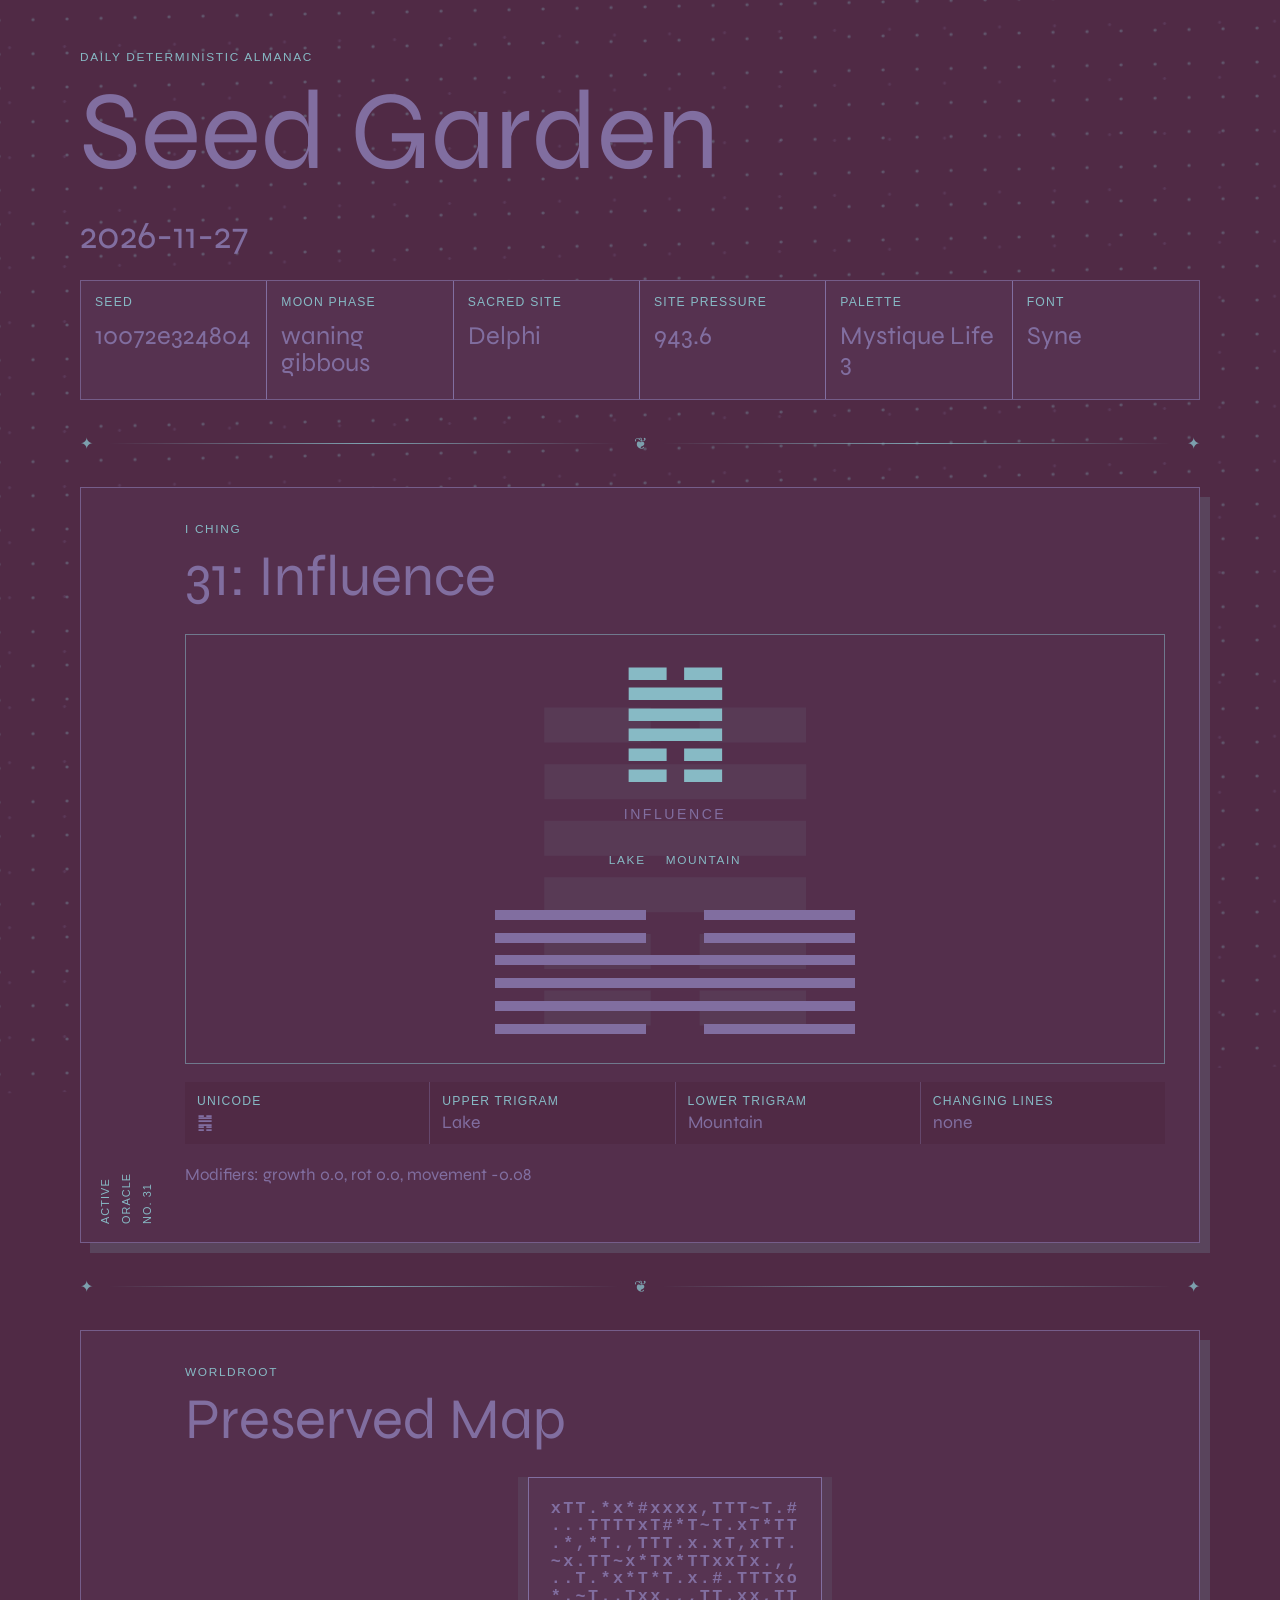
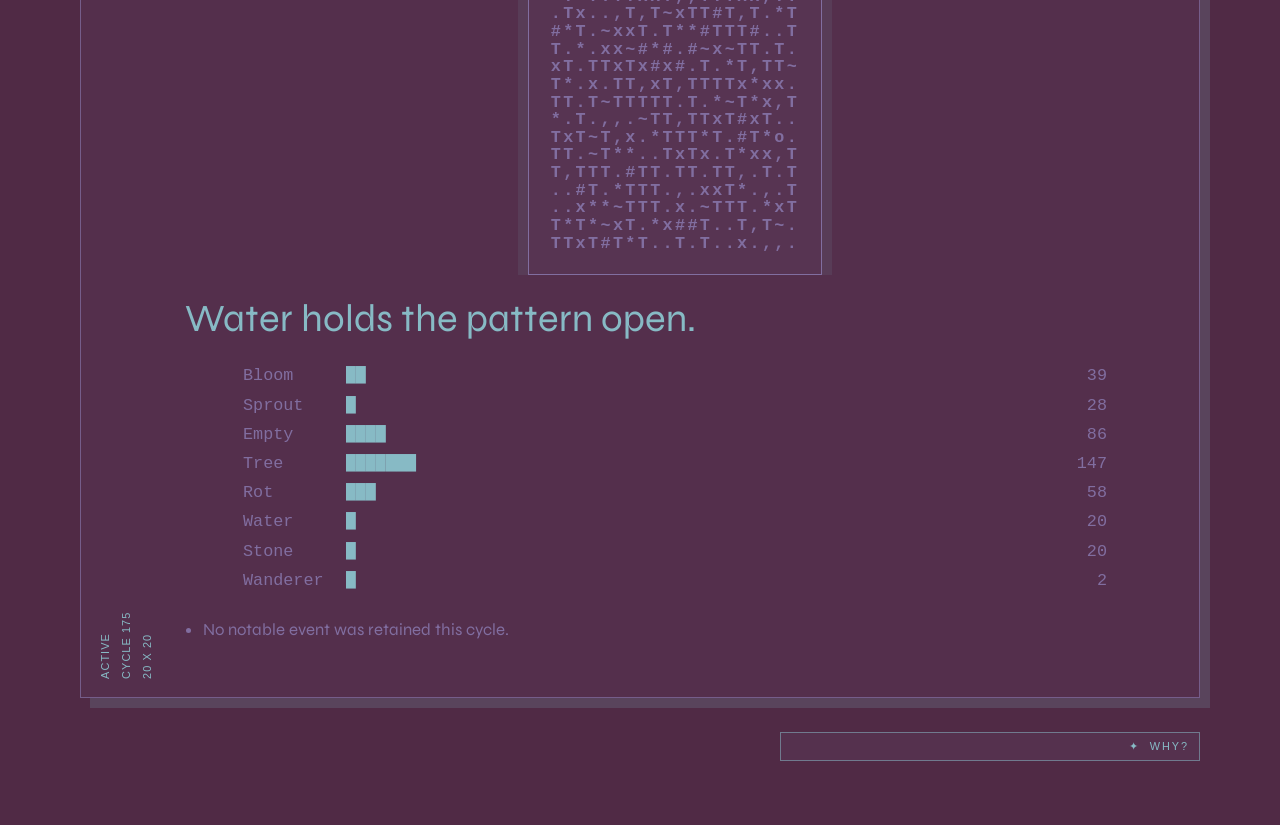
==== commit d5eba6f6: "bot: generate daily seed garden" ====
--- a/output/index.html
+++ b/output/index.html
@@ -3,10 +3,10 @@
   <head>
     <meta charset="utf-8">
     <meta name="viewport" content="width=device-width, initial-scale=1">
-    <title>Seed Garden / 2026-11-26</title>
-    <link rel="stylesheet" href="https://fonts.googleapis.com/css2?family=Instrument+Serif&amp;display=swap">
+    <title>Seed Garden / 2026-11-27</title>
+    <link rel="stylesheet" href="https://fonts.googleapis.com/css2?family=Syne&amp;display=swap">
     <style>
-      :root { --background: #323c39; --text: #d3c9a1; --accent: #d3c9a1; --muted: #7f806d; --daily-font: "Instrument Serif", Georgia, "Times New Roman", serif; }
+      :root { --background: #502a45; --text: #816ea0; --accent: #87bac5; --muted: #6b557a; --daily-font: "Syne", Georgia, "Times New Roman", serif; }
     </style>
     <link rel="stylesheet" href="styles.css">
   </head>
@@ -16,14 +16,14 @@
       <header class="artifact-header">
         <p class="kicker">Daily deterministic almanac</p>
         <h1>Seed Garden</h1>
-        <p class="date">2026-11-26</p>
+        <p class="date">2026-11-27</p>
       </header>
 
       <section class="conditions-strip" aria-label="Daily conditions">
         
       <div class="fact">
         <dt><abbr title="Generated from the date, previous Worldroot checksum, moon phase, sacred site, and site pressure.">Seed</abbr></dt>
-        <dd>8f77b663ca7f</dd>
+        <dd>10072e324804</dd>
       </div>
     
         
@@ -41,19 +41,19 @@
         
       <div class="fact">
         <dt><abbr title="Surface pressure comes from Open-Meteo when available; null is used when unavailable.">Site pressure</abbr></dt>
-        <dd>946.3</dd>
+        <dd>943.6</dd>
       </div>
     
         
       <div class="fact">
         <dt><abbr title="Palette is selected deterministically from today&#x27;s seed hash.">Palette</abbr></dt>
-        <dd>IBM 51</dd>
+        <dd>Mystique Life 3</dd>
       </div>
     
         
       <div class="fact">
         <dt><abbr title="Font is selected deterministically from today&#x27;s seed hash.">Font</abbr></dt>
-        <dd>Instrument Serif</dd>
+        <dd>Syne</dd>
       </div>
     
       </section>
@@ -63,29 +63,29 @@
             <div class="metadata-rail">
               <span>active</span>
               <span>Oracle</span>
-              <span>No. 11</span>
+              <span>No. 31</span>
             </div>
             <div class="section-heading">
               <p class="kicker">I Ching</p>
-              <h2><abbr title="The hexagram is generated from today&#x27;s seed and influences Worldroot&#x27;s growth, decay, and movement.">11: Peace</abbr></h2>
+              <h2><abbr title="The hexagram is generated from today&#x27;s seed and influences Worldroot&#x27;s growth, decay, and movement.">31: Influence</abbr></h2>
             </div>
             <div class="iching-artifact" aria-label="I Ching hexagram diagram">
-              <div class="hexagram-ghost" aria-hidden="true">䷊</div>
-              <div class="hexagram-symbol">䷊</div>
-              <div class="hexagram-title">PEACE</div>
+              <div class="hexagram-ghost" aria-hidden="true">䷞</div>
+              <div class="hexagram-symbol">䷞</div>
+              <div class="hexagram-title">INFLUENCE</div>
               <div class="trigrams">
-                <span>EARTH</span>
-                <span>HEAVEN</span>
+                <span>LAKE</span>
+                <span>MOUNTAIN</span>
               </div>
-              <div class="hex-lines"><div class="hex-row" aria-label="line 6"><span class="hex-line solid"></span></div><div class="hex-row" aria-label="line 5"><span class="hex-line solid"></span></div><div class="hex-row" aria-label="line 4"><span class="hex-line solid"></span></div><div class="hex-row" aria-label="line 3"><span class="hex-line broken"><i></i><i></i></span></div><div class="hex-row" aria-label="line 2"><span class="hex-line broken"><i></i><i></i></span></div><div class="hex-row changing" aria-label="line 1"><span class="hex-line broken"><i></i><i></i></span></div></div>
+              <div class="hex-lines"><div class="hex-row" aria-label="line 6"><span class="hex-line broken"><i></i><i></i></span></div><div class="hex-row" aria-label="line 5"><span class="hex-line broken"><i></i><i></i></span></div><div class="hex-row" aria-label="line 4"><span class="hex-line solid"></span></div><div class="hex-row" aria-label="line 3"><span class="hex-line solid"></span></div><div class="hex-row" aria-label="line 2"><span class="hex-line solid"></span></div><div class="hex-row" aria-label="line 1"><span class="hex-line broken"><i></i><i></i></span></div></div>
             </div>
             <dl class="artifact-details">
-              <div><dt>Unicode</dt><dd>䷊</dd></div>
-              <div><dt>Upper trigram</dt><dd>Earth</dd></div>
-              <div><dt>Lower trigram</dt><dd>Heaven</dd></div>
-              <div><dt>Changing lines</dt><dd>1</dd></div>
+              <div><dt>Unicode</dt><dd>䷞</dd></div>
+              <div><dt>Upper trigram</dt><dd>Lake</dd></div>
+              <div><dt>Lower trigram</dt><dd>Mountain</dd></div>
+              <div><dt>Changing lines</dt><dd>none</dd></div>
             </dl>
-            <p>Modifiers: growth 0.03, rot -0.015, movement -0.04</p>
+            <p>Modifiers: growth 0.0, rot 0.0, movement -0.08</p>
           </section>
           <div class="ornament" role="separator" aria-label="Before Worldroot"><span>&#10022;</span><i></i><span>&#10086;</span><i></i><span>&#10022;</span></div>
         
@@ -93,7 +93,7 @@
           <section class="section artifact-plate section-worldroot">
             <div class="metadata-rail">
               <span>active</span>
-              <span>Cycle 174</span>
+              <span>Cycle 175</span>
               <span>20 x 20</span>
             </div>
             <div class="section-heading">
@@ -101,29 +101,29 @@
               <h2><abbr title="Worldroot advances one deterministic cycle from the previous state using today&#x27;s seed and I Ching modifiers.">Preserved Map</abbr></h2>
             </div>
             <div class="worldroot-shell">
-              <pre class="worldroot" aria-label="Worldroot ASCII map">xTTx*x*#xxxx,TTT~T.#
-...TTTTxT#*T~T.xT,TT
-x*.*T.,TT*.*.xT,**T.
-~x.TT~**Tx*TTxxTx.,,
-..Tx*x*T,T.x.#.TTTxo
-*.~T..TxT.,,TT.xx,TT
-.TT..,T,T~*TT#T,T.*T
-#*T.~x*TxT**#TTT#x.T
-T.*.xx~#*#.#~T~TT.T.
-xT.TT*Tx#x#.Tx*T.TT~
-T,.x.TT.xT,TTTTx*xx.
-TT.T~TTTTT.Tx*~T*x,T
-*.Tx...~TT.TTxT#xT.o
-TxT~T,x.*TTT,T.#T*..
-TT.~T**x.TxTxxT*xx,T
-T.TTT.#TT.TT.TT,xT.T
-..#T.*TTTx,.xT**.,xT
-x.x**~TTT.x.~TTTx,xT
-T,T*~xT.,x##*x.T,T~.
+              <pre class="worldroot" aria-label="Worldroot ASCII map">xTT.*x*#xxxx,TTT~T.#
+...TTTTxT#*T~T.xT*TT
+.*,*T.,TTT.x.xT,xTT.
+~x.TT~x*Tx*TTxxTx.,,
+..T.*x*T*T.x.#.TTTxo
+*.~T..Txx.,,TT.xx,TT
+.Tx..,T,T~xTT#T,T.*T
+#*T.~xxT.T**#TTT#..T
+T.*.xx~#*#.#~x~TT.T.
+xT.TTxTx#x#.T.*T,TT~
+T*.x.TT,xT,TTTTx*xx.
+TT.T~TTTTT.T.*~T*x,T
+*.T.,,.~TT,TTxT#xT..
+TxT~T,x.*TTT*T.#T*o.
+TT.~T**..TxTx.T*xx,T
+T,TTT.#TT.TT.TT,.T.T
+..#T.*TTT.,.xxT*.,.T
+..x**~TTT.x.~TTT.*xT
+T*T*~xT.*x##T..T,T~.
 TTxT#T*T..T.T..x.,,.</pre>
             </div>
             <p class="caption">Water holds the pattern open.</p>
-            <div class="stats-bars" aria-label="Worldroot population stats"><div class="stat-row"><span>Bloom</span><b aria-hidden="true">&#9608;&#9608;</b><em>42</em></div><div class="stat-row"><span>Sprout</span><b aria-hidden="true">&#9608;</b><em>28</em></div><div class="stat-row"><span>Empty</span><b aria-hidden="true">&#9608;&#9608;&#9608;</b><em>77</em></div><div class="stat-row"><span>Tree</span><b aria-hidden="true">&#9608;&#9608;&#9608;&#9608;&#9608;&#9608;&#9608;</b><em>147</em></div><div class="stat-row"><span>Rot</span><b aria-hidden="true">&#9608;&#9608;&#9608;</b><em>64</em></div><div class="stat-row"><span>Water</span><b aria-hidden="true">&#9608;</b><em>20</em></div><div class="stat-row"><span>Stone</span><b aria-hidden="true">&#9608;</b><em>20</em></div><div class="stat-row"><span>Wanderer</span><b aria-hidden="true">&#9608;</b><em>2</em></div></div>
+            <div class="stats-bars" aria-label="Worldroot population stats"><div class="stat-row"><span>Bloom</span><b aria-hidden="true">&#9608;&#9608;</b><em>39</em></div><div class="stat-row"><span>Sprout</span><b aria-hidden="true">&#9608;</b><em>28</em></div><div class="stat-row"><span>Empty</span><b aria-hidden="true">&#9608;&#9608;&#9608;&#9608;</b><em>86</em></div><div class="stat-row"><span>Tree</span><b aria-hidden="true">&#9608;&#9608;&#9608;&#9608;&#9608;&#9608;&#9608;</b><em>147</em></div><div class="stat-row"><span>Rot</span><b aria-hidden="true">&#9608;&#9608;&#9608;</b><em>58</em></div><div class="stat-row"><span>Water</span><b aria-hidden="true">&#9608;</b><em>20</em></div><div class="stat-row"><span>Stone</span><b aria-hidden="true">&#9608;</b><em>20</em></div><div class="stat-row"><span>Wanderer</span><b aria-hidden="true">&#9608;</b><em>2</em></div></div>
             <ul class="events"><li>No notable event was retained this cycle.</li></ul>
           </section>
         
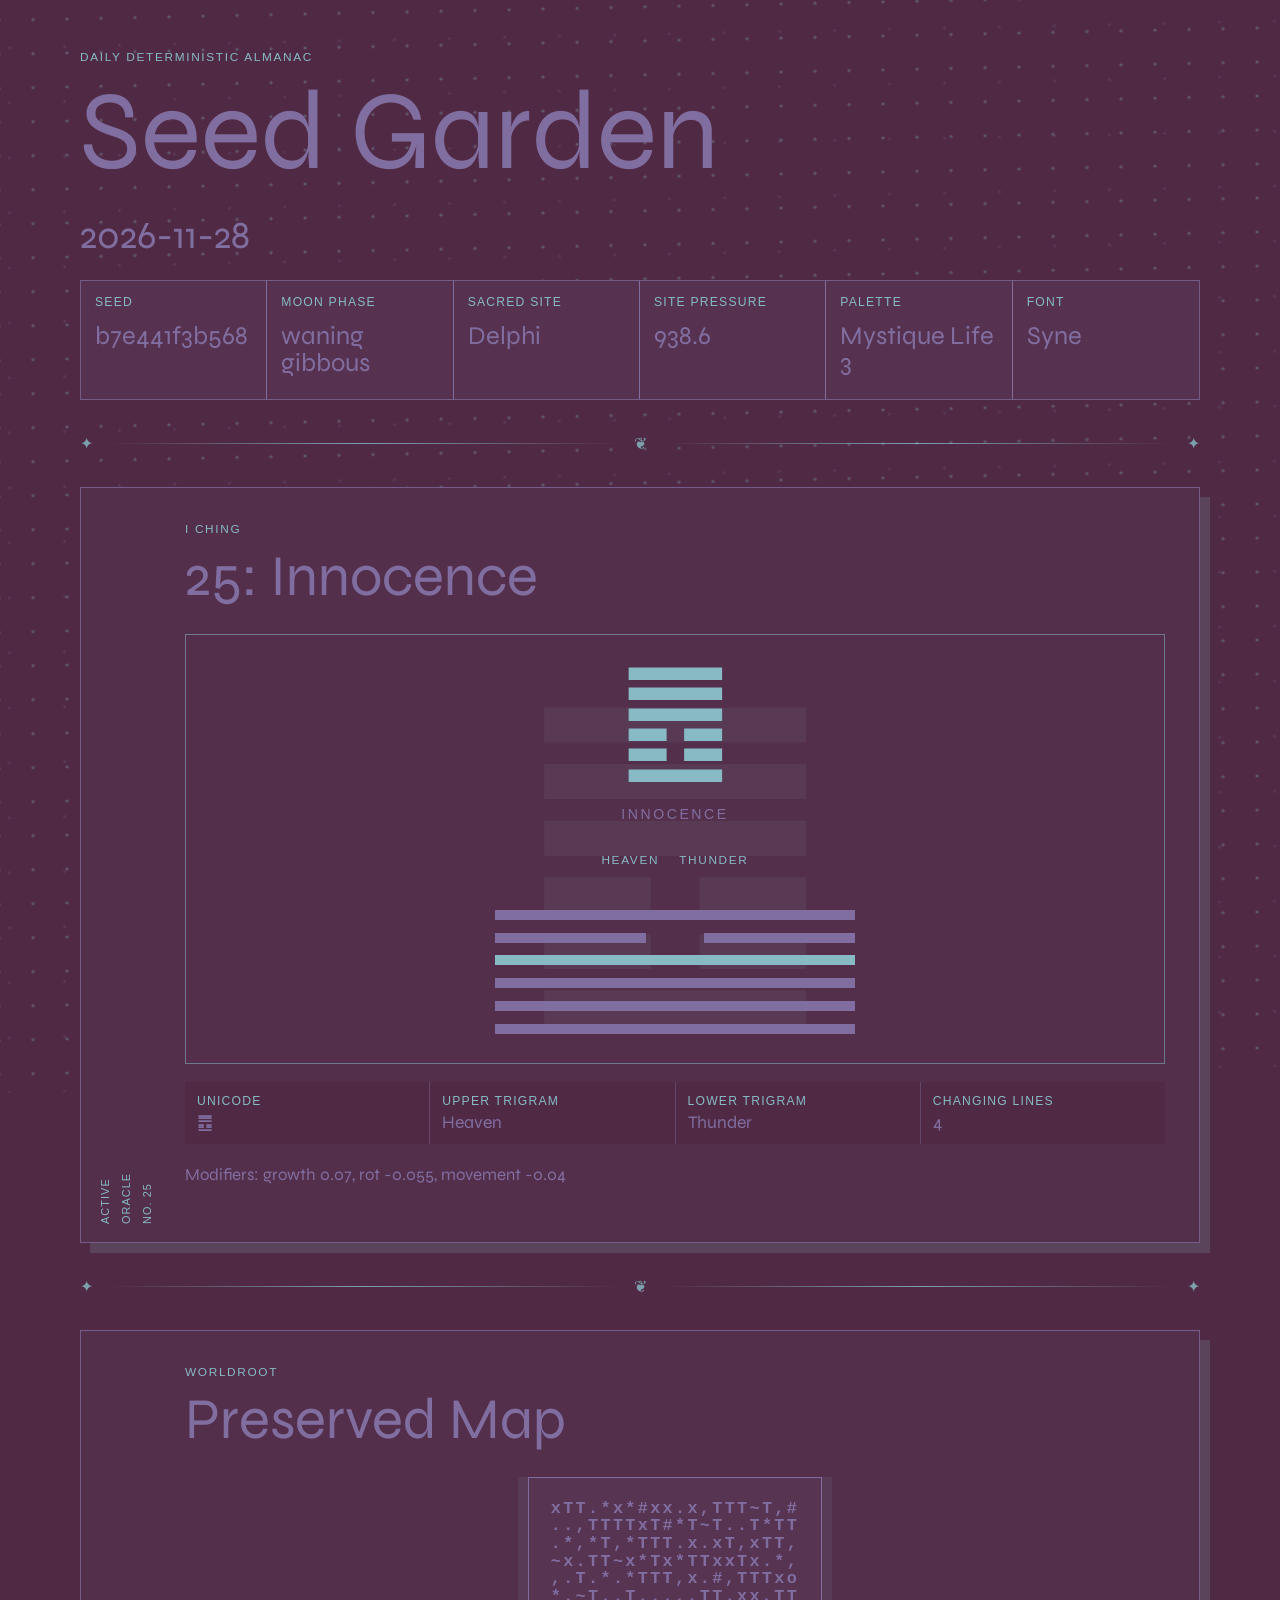
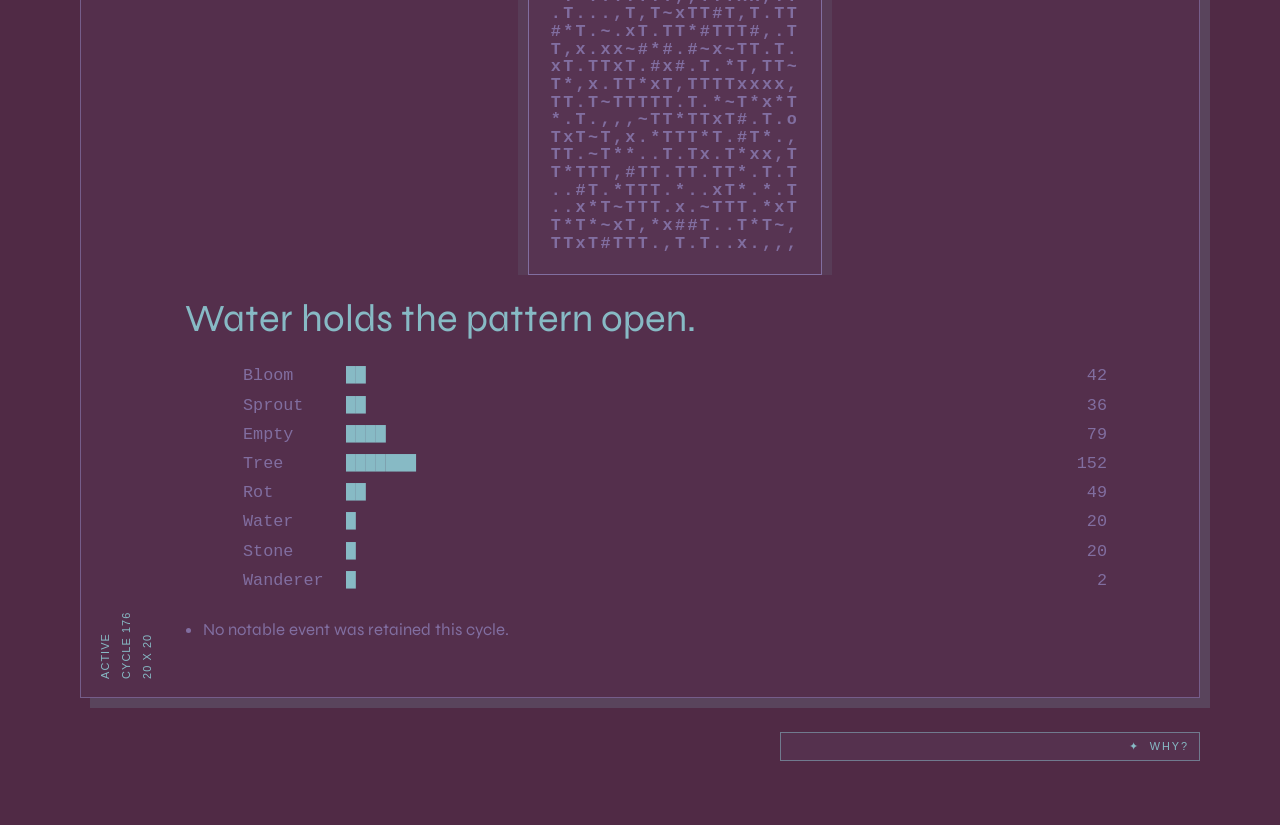
==== commit a5c67822: "bot: generate daily seed garden" ====
--- a/output/index.html
+++ b/output/index.html
@@ -3,7 +3,7 @@
   <head>
     <meta charset="utf-8">
     <meta name="viewport" content="width=device-width, initial-scale=1">
-    <title>Seed Garden / 2026-11-27</title>
+    <title>Seed Garden / 2026-11-28</title>
     <link rel="stylesheet" href="https://fonts.googleapis.com/css2?family=Syne&amp;display=swap">
     <style>
       :root { --background: #502a45; --text: #816ea0; --accent: #87bac5; --muted: #6b557a; --daily-font: "Syne", Georgia, "Times New Roman", serif; }
@@ -16,14 +16,14 @@
       <header class="artifact-header">
         <p class="kicker">Daily deterministic almanac</p>
         <h1>Seed Garden</h1>
-        <p class="date">2026-11-27</p>
+        <p class="date">2026-11-28</p>
       </header>
 
       <section class="conditions-strip" aria-label="Daily conditions">
         
       <div class="fact">
         <dt><abbr title="Generated from the date, previous Worldroot checksum, moon phase, sacred site, and site pressure.">Seed</abbr></dt>
-        <dd>10072e324804</dd>
+        <dd>b7e441f3b568</dd>
       </div>
     
         
@@ -41,7 +41,7 @@
         
       <div class="fact">
         <dt><abbr title="Surface pressure comes from Open-Meteo when available; null is used when unavailable.">Site pressure</abbr></dt>
-        <dd>943.6</dd>
+        <dd>938.6</dd>
       </div>
     
         
@@ -63,29 +63,29 @@
             <div class="metadata-rail">
               <span>active</span>
               <span>Oracle</span>
-              <span>No. 31</span>
+              <span>No. 25</span>
             </div>
             <div class="section-heading">
               <p class="kicker">I Ching</p>
-              <h2><abbr title="The hexagram is generated from today&#x27;s seed and influences Worldroot&#x27;s growth, decay, and movement.">31: Influence</abbr></h2>
+              <h2><abbr title="The hexagram is generated from today&#x27;s seed and influences Worldroot&#x27;s growth, decay, and movement.">25: Innocence</abbr></h2>
             </div>
             <div class="iching-artifact" aria-label="I Ching hexagram diagram">
-              <div class="hexagram-ghost" aria-hidden="true">䷞</div>
-              <div class="hexagram-symbol">䷞</div>
-              <div class="hexagram-title">INFLUENCE</div>
+              <div class="hexagram-ghost" aria-hidden="true">䷘</div>
+              <div class="hexagram-symbol">䷘</div>
+              <div class="hexagram-title">INNOCENCE</div>
               <div class="trigrams">
-                <span>LAKE</span>
-                <span>MOUNTAIN</span>
+                <span>HEAVEN</span>
+                <span>THUNDER</span>
               </div>
-              <div class="hex-lines"><div class="hex-row" aria-label="line 6"><span class="hex-line broken"><i></i><i></i></span></div><div class="hex-row" aria-label="line 5"><span class="hex-line broken"><i></i><i></i></span></div><div class="hex-row" aria-label="line 4"><span class="hex-line solid"></span></div><div class="hex-row" aria-label="line 3"><span class="hex-line solid"></span></div><div class="hex-row" aria-label="line 2"><span class="hex-line solid"></span></div><div class="hex-row" aria-label="line 1"><span class="hex-line broken"><i></i><i></i></span></div></div>
+              <div class="hex-lines"><div class="hex-row" aria-label="line 6"><span class="hex-line solid"></span></div><div class="hex-row" aria-label="line 5"><span class="hex-line broken"><i></i><i></i></span></div><div class="hex-row changing" aria-label="line 4"><span class="hex-line broken"><i></i><i></i></span></div><div class="hex-row" aria-label="line 3"><span class="hex-line solid"></span></div><div class="hex-row" aria-label="line 2"><span class="hex-line solid"></span></div><div class="hex-row" aria-label="line 1"><span class="hex-line solid"></span></div></div>
             </div>
             <dl class="artifact-details">
-              <div><dt>Unicode</dt><dd>䷞</dd></div>
-              <div><dt>Upper trigram</dt><dd>Lake</dd></div>
-              <div><dt>Lower trigram</dt><dd>Mountain</dd></div>
-              <div><dt>Changing lines</dt><dd>none</dd></div>
+              <div><dt>Unicode</dt><dd>䷘</dd></div>
+              <div><dt>Upper trigram</dt><dd>Heaven</dd></div>
+              <div><dt>Lower trigram</dt><dd>Thunder</dd></div>
+              <div><dt>Changing lines</dt><dd>4</dd></div>
             </dl>
-            <p>Modifiers: growth 0.0, rot 0.0, movement -0.08</p>
+            <p>Modifiers: growth 0.07, rot -0.055, movement -0.04</p>
           </section>
           <div class="ornament" role="separator" aria-label="Before Worldroot"><span>&#10022;</span><i></i><span>&#10086;</span><i></i><span>&#10022;</span></div>
         
@@ -93,7 +93,7 @@
           <section class="section artifact-plate section-worldroot">
             <div class="metadata-rail">
               <span>active</span>
-              <span>Cycle 175</span>
+              <span>Cycle 176</span>
               <span>20 x 20</span>
             </div>
             <div class="section-heading">
@@ -101,29 +101,29 @@
               <h2><abbr title="Worldroot advances one deterministic cycle from the previous state using today&#x27;s seed and I Ching modifiers.">Preserved Map</abbr></h2>
             </div>
             <div class="worldroot-shell">
-              <pre class="worldroot" aria-label="Worldroot ASCII map">xTT.*x*#xxxx,TTT~T.#
-...TTTTxT#*T~T.xT*TT
-.*,*T.,TTT.x.xT,xTT.
-~x.TT~x*Tx*TTxxTx.,,
-..T.*x*T*T.x.#.TTTxo
-*.~T..Txx.,,TT.xx,TT
-.Tx..,T,T~xTT#T,T.*T
-#*T.~xxT.T**#TTT#..T
-T.*.xx~#*#.#~x~TT.T.
-xT.TTxTx#x#.T.*T,TT~
-T*.x.TT,xT,TTTTx*xx.
-TT.T~TTTTT.T.*~T*x,T
-*.T.,,.~TT,TTxT#xT..
-TxT~T,x.*TTT*T.#T*o.
-TT.~T**..TxTx.T*xx,T
-T,TTT.#TT.TT.TT,.T.T
-..#T.*TTT.,.xxT*.,.T
-..x**~TTT.x.~TTT.*xT
-T*T*~xT.*x##T..T,T~.
-TTxT#T*T..T.T..x.,,.</pre>
+              <pre class="worldroot" aria-label="Worldroot ASCII map">xTT.*x*#xx.x,TTT~T,#
+..,TTTTxT#*T~T..T*TT
+.*,*T,*TTT.x.xT,xTT,
+~x.TT~x*Tx*TTxxTx.*,
+,.T.*.*TTT,x.#,TTTxo
+*.~T..T...,,TT.xx,TT
+.T...,T,T~xTT#T,T.TT
+#*T.~.xT.TT*#TTT#,.T
+T,x.xx~#*#.#~x~TT.T.
+xT.TTxT.#x#.T.*T,TT~
+T*,x.TT*xT,TTTTxxxx,
+TT.T~TTTTT.T.*~T*x*T
+*.T.,,,~TT*TTxT#.T.o
+TxT~T,x.*TTT*T.#T*.,
+TT.~T**..T.Tx.T*xx,T
+T*TTT,#TT.TT.TT*.T.T
+..#T.*TTT.*..xT*.*.T
+..x*T~TTT.x.~TTT.*xT
+T*T*~xT,*x##T..T*T~,
+TTxT#TTT.,T.T..x.,,,</pre>
             </div>
             <p class="caption">Water holds the pattern open.</p>
-            <div class="stats-bars" aria-label="Worldroot population stats"><div class="stat-row"><span>Bloom</span><b aria-hidden="true">&#9608;&#9608;</b><em>39</em></div><div class="stat-row"><span>Sprout</span><b aria-hidden="true">&#9608;</b><em>28</em></div><div class="stat-row"><span>Empty</span><b aria-hidden="true">&#9608;&#9608;&#9608;&#9608;</b><em>86</em></div><div class="stat-row"><span>Tree</span><b aria-hidden="true">&#9608;&#9608;&#9608;&#9608;&#9608;&#9608;&#9608;</b><em>147</em></div><div class="stat-row"><span>Rot</span><b aria-hidden="true">&#9608;&#9608;&#9608;</b><em>58</em></div><div class="stat-row"><span>Water</span><b aria-hidden="true">&#9608;</b><em>20</em></div><div class="stat-row"><span>Stone</span><b aria-hidden="true">&#9608;</b><em>20</em></div><div class="stat-row"><span>Wanderer</span><b aria-hidden="true">&#9608;</b><em>2</em></div></div>
+            <div class="stats-bars" aria-label="Worldroot population stats"><div class="stat-row"><span>Bloom</span><b aria-hidden="true">&#9608;&#9608;</b><em>42</em></div><div class="stat-row"><span>Sprout</span><b aria-hidden="true">&#9608;&#9608;</b><em>36</em></div><div class="stat-row"><span>Empty</span><b aria-hidden="true">&#9608;&#9608;&#9608;&#9608;</b><em>79</em></div><div class="stat-row"><span>Tree</span><b aria-hidden="true">&#9608;&#9608;&#9608;&#9608;&#9608;&#9608;&#9608;</b><em>152</em></div><div class="stat-row"><span>Rot</span><b aria-hidden="true">&#9608;&#9608;</b><em>49</em></div><div class="stat-row"><span>Water</span><b aria-hidden="true">&#9608;</b><em>20</em></div><div class="stat-row"><span>Stone</span><b aria-hidden="true">&#9608;</b><em>20</em></div><div class="stat-row"><span>Wanderer</span><b aria-hidden="true">&#9608;</b><em>2</em></div></div>
             <ul class="events"><li>No notable event was retained this cycle.</li></ul>
           </section>
         
